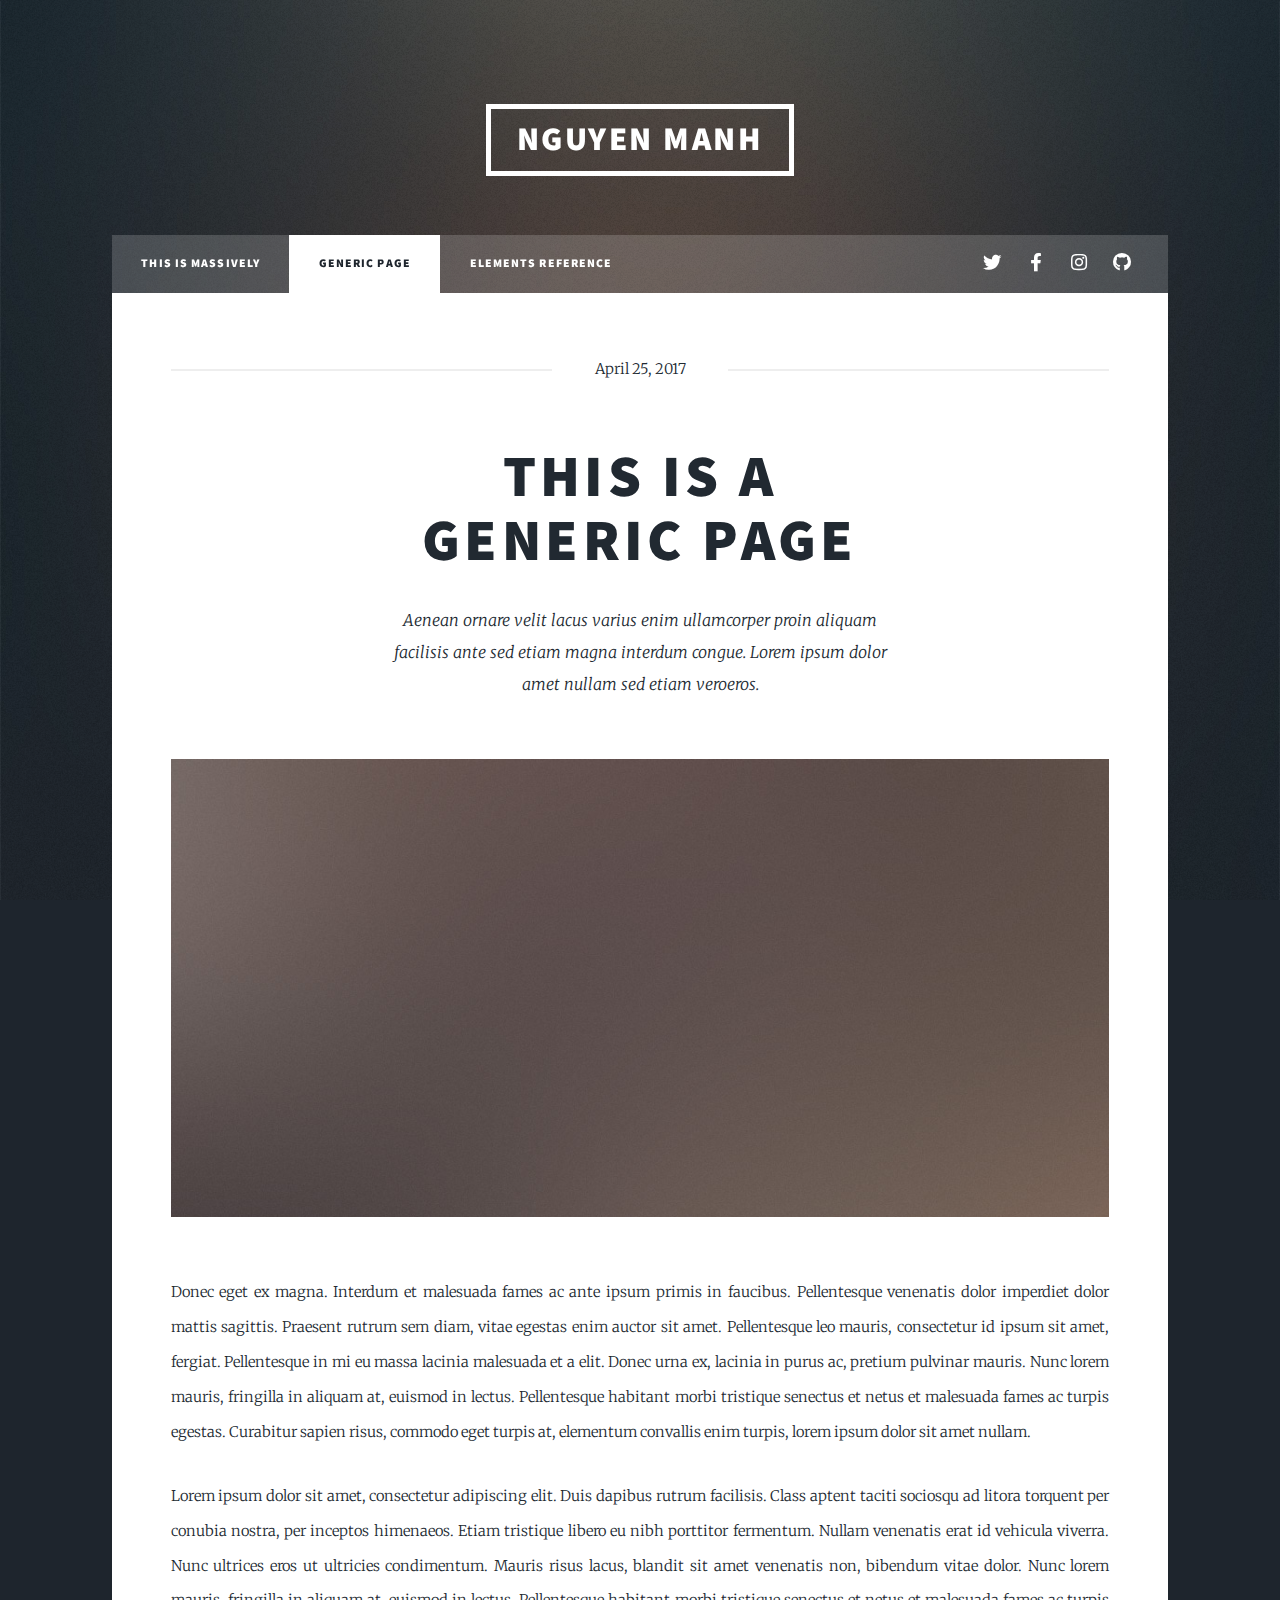
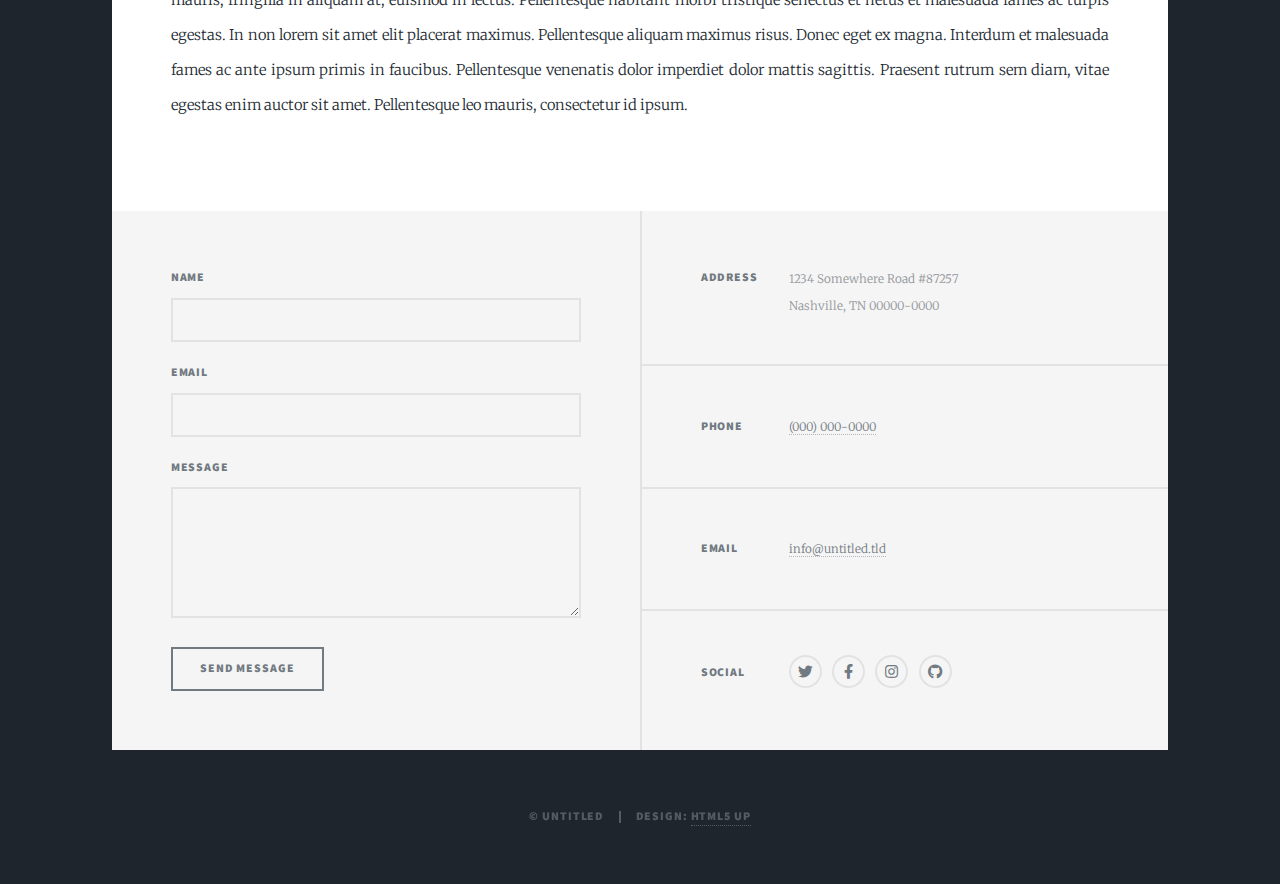
==== generic.html @ 174d9d8a "Add files via upload" ====
<!DOCTYPE HTML>
<!--
	Massively by HTML5 UP
	html5up.net | @ajlkn
	Free for personal and commercial use under the CCA 3.0 license (html5up.net/license)
-->
<html>
	<head>
		<title>Thông tin bản thân</title>
		<meta charset="utf-8" />
		<meta name="viewport" content="width=device-width, initial-scale=1, user-scalable=no" />
		<link rel="stylesheet" href="assets/css/main.css" />
		<noscript><link rel="stylesheet" href="assets/css/noscript.css" /></noscript>
	</head>
	<body class="is-preload">

		<!-- Wrapper -->
			<div id="wrapper">

				<!-- Header -->
					<header id="header">
						<a href="index.html" class="logo">Nguyen Manh</a>
					</header>

				<!-- Nav -->
					<nav id="nav">
						<ul class="links">
							<li><a href="index.html">This is Massively</a></li>
							<li class="active"><a href="generic.html">Generic Page</a></li>
							<li><a href="elements.html">Elements Reference</a></li>
						</ul>
						<ul class="icons">
							<li><a href="#" class="icon brands fa-twitter"><span class="label">Twitter</span></a></li>
							<li><a href="#" class="icon brands fa-facebook-f"><span class="label">Facebook</span></a></li>
							<li><a href="#" class="icon brands fa-instagram"><span class="label">Instagram</span></a></li>
							<li><a href="#" class="icon brands fa-github"><span class="label">GitHub</span></a></li>
						</ul>
					</nav>

				<!-- Main -->
					<div id="main">

						<!-- Post -->
							<section class="post">
								<header class="major">
									<span class="date">April 25, 2017</span>
									<h1>This is a<br />
									Generic Page</h1>
									<p>Aenean ornare velit lacus varius enim ullamcorper proin aliquam<br />
									facilisis ante sed etiam magna interdum congue. Lorem ipsum dolor<br />
									amet nullam sed etiam veroeros.</p>
								</header>
								<div class="image main"><img src="images/pic01.jpg" alt="" /></div>
								<p>Donec eget ex magna. Interdum et malesuada fames ac ante ipsum primis in faucibus. Pellentesque venenatis dolor imperdiet dolor mattis sagittis. Praesent rutrum sem diam, vitae egestas enim auctor sit amet. Pellentesque leo mauris, consectetur id ipsum sit amet, fergiat. Pellentesque in mi eu massa lacinia malesuada et a elit. Donec urna ex, lacinia in purus ac, pretium pulvinar mauris. Nunc lorem mauris, fringilla in aliquam at, euismod in lectus. Pellentesque habitant morbi tristique senectus et netus et malesuada fames ac turpis egestas. Curabitur sapien risus, commodo eget turpis at, elementum convallis enim turpis, lorem ipsum dolor sit amet nullam.</p>
								<p>Lorem ipsum dolor sit amet, consectetur adipiscing elit. Duis dapibus rutrum facilisis. Class aptent taciti sociosqu ad litora torquent per conubia nostra, per inceptos himenaeos. Etiam tristique libero eu nibh porttitor fermentum. Nullam venenatis erat id vehicula viverra. Nunc ultrices eros ut ultricies condimentum. Mauris risus lacus, blandit sit amet venenatis non, bibendum vitae dolor. Nunc lorem mauris, fringilla in aliquam at, euismod in lectus. Pellentesque habitant morbi tristique senectus et netus et malesuada fames ac turpis egestas. In non lorem sit amet elit placerat maximus. Pellentesque aliquam maximus risus. Donec eget ex magna. Interdum et malesuada fames ac ante ipsum primis in faucibus. Pellentesque venenatis dolor imperdiet dolor mattis sagittis. Praesent rutrum sem diam, vitae egestas enim auctor sit amet. Pellentesque leo mauris, consectetur id ipsum.</p>
							</section>

					</div>

				<!-- Footer -->
					<footer id="footer">
						<section>
							<form method="post" action="#">
								<div class="fields">
									<div class="field">
										<label for="name">Name</label>
										<input type="text" name="name" id="name" />
									</div>
									<div class="field">
										<label for="email">Email</label>
										<input type="text" name="email" id="email" />
									</div>
									<div class="field">
										<label for="message">Message</label>
										<textarea name="message" id="message" rows="3"></textarea>
									</div>
								</div>
								<ul class="actions">
									<li><input type="submit" value="Send Message" /></li>
								</ul>
							</form>
						</section>
						<section class="split contact">
							<section class="alt">
								<h3>Address</h3>
								<p>1234 Somewhere Road #87257<br />
								Nashville, TN 00000-0000</p>
							</section>
							<section>
								<h3>Phone</h3>
								<p><a href="#">(000) 000-0000</a></p>
							</section>
							<section>
								<h3>Email</h3>
								<p><a href="#">info@untitled.tld</a></p>
							</section>
							<section>
								<h3>Social</h3>
								<ul class="icons alt">
									<li><a href="#" class="icon brands alt fa-twitter"><span class="label">Twitter</span></a></li>
									<li><a href="#" class="icon brands alt fa-facebook-f"><span class="label">Facebook</span></a></li>
									<li><a href="#" class="icon brands alt fa-instagram"><span class="label">Instagram</span></a></li>
									<li><a href="#" class="icon brands alt fa-github"><span class="label">GitHub</span></a></li>
								</ul>
							</section>
						</section>
					</footer>

				<!-- Copyright -->
					<div id="copyright">
						<ul><li>&copy; Untitled</li><li>Design: <a href="https://html5up.net">HTML5 UP</a></li></ul>
					</div>

			</div>

		<!-- Scripts -->
			<script src="assets/js/jquery.min.js"></script>
			<script src="assets/js/jquery.scrollex.min.js"></script>
			<script src="assets/js/jquery.scrolly.min.js"></script>
			<script src="assets/js/browser.min.js"></script>
			<script src="assets/js/breakpoints.min.js"></script>
			<script src="assets/js/util.js"></script>
			<script src="assets/js/main.js"></script>

	</body>
</html>
---- assets/css/main.css ----
@import url(fontawesome-all.min.css);
@import url("https://fonts.googleapis.com/css?family=Merriweather:300,700,300italic,700italic|Source+Sans+Pro:900");

/*
	Massively by HTML5 UP
	html5up.net | @ajlkn
	Free for personal and commercial use under the CCA 3.0 license (html5up.net/license)
*/

html, body, div, span, applet, object,
iframe, h1, h2, h3, h4, h5, h6, p, blockquote,
pre, a, abbr, acronym, address, big, cite,
code, del, dfn, em, img, ins, kbd, q, s, samp,
small, strike, strong, sub, sup, tt, var, b,
u, i, center, dl, dt, dd, ol, ul, li, fieldset,
form, label, legend, table, caption, tbody,
tfoot, thead, tr, th, td, article, aside,
canvas, details, embed, figure, figcaption,
footer, header, hgroup, menu, nav, output, ruby,
section, summary, time, mark, audio, video {
	margin: 0;
	padding: 0;
	border: 0;
	font-size: 100%;
	font: inherit;
	vertical-align: baseline;}

article, aside, details, figcaption, figure,
footer, header, hgroup, menu, nav, section {
	display: block;}

body {
	line-height: 1;
}

ol, ul {
	list-style: none;
}

blockquote, q {
	quotes: none;
}

	blockquote:before, blockquote:after, q:before, q:after {
		content: '';
		content: none;
	}

table {
	border-collapse: collapse;
	border-spacing: 0;
}

body {
	-webkit-text-size-adjust: none;
}

mark {
	background-color: transparent;
	color: inherit;
}

input::-moz-focus-inner {
	border: 0;
	padding: 0;
}

input, select, textarea {
	-moz-appearance: none;
	-webkit-appearance: none;
	-ms-appearance: none;
	appearance: none;
}

/* Basic */

	@-ms-viewport {
		width: device-width;
	}

	body {
		-ms-overflow-style: scrollbar;
	}

	@media screen and (max-width: 480px) {

		html, body {
			min-width: 320px;
		}

	}

	html {
		box-sizing: border-box;
	}

	*, *:before, *:after {
		box-sizing: inherit;
	}

	body {
		background-color: #1e252d;
	}

		body.is-preload *, body.is-preload *:before, body.is-preload *:after {
			-moz-animation: none !important;
			-webkit-animation: none !important;
			-ms-animation: none !important;
			animation: none !important;
			-moz-transition: none !important;
			-webkit-transition: none !important;
			-ms-transition: none !important;
			transition: none !important;
		}

/* Type */

	html {
		font-size: 16pt;
	}

		@media screen and (max-width: 1680px) {

			html {
				font-size: 12pt;
			}

		}

		@media screen and (max-width: 1280px) {

			html {
				font-size: 11pt;
			}

		}

		@media screen and (max-width: 360px) {

			html {
				font-size: 10pt;
			}

		}

	body {
		color: #212931;
	}

	body, input, select, textarea {
		font-family: "Merriweather", Georgia, serif;
		font-weight: 300;
		font-size: 1rem;
		line-height: 2.375;
	}

	a {
		-moz-transition: color 0.2s ease-in-out, background-color 0.2s ease-in-out, border-color 0.2s ease-in-out, box-shadow 0.2s ease-in-out;
		-webkit-transition: color 0.2s ease-in-out, background-color 0.2s ease-in-out, border-color 0.2s ease-in-out, box-shadow 0.2s ease-in-out;
		-ms-transition: color 0.2s ease-in-out, background-color 0.2s ease-in-out, border-color 0.2s ease-in-out, box-shadow 0.2s ease-in-out;
		transition: color 0.2s ease-in-out, background-color 0.2s ease-in-out, border-color 0.2s ease-in-out, box-shadow 0.2s ease-in-out;
		border-bottom: dotted 1px;
		text-decoration: none;
	}

		a:hover {
			border-bottom-color: transparent;
		}

	strong, b {
		font-weight: 600;
	}

	em, i {
		font-style: italic;
	}

	p {
		text-align: justify;
		margin: 0 0 2rem 0;
	}

	h1, h2, h3, h4, h5, h6 {
		font-family: "Source Sans Pro", Helvetica, sans-serif;
		font-weight: 900;
		line-height: 1.5;
		letter-spacing: 0.075em;
		text-transform: uppercase;
		margin: 0 0 1rem 0;
	}

		h1 a, h2 a, h3 a, h4 a, h5 a, h6 a {
			border-bottom: 0;
			color: inherit;
			text-decoration: none;
		}

	h1 {
		font-size: 4rem;
		line-height: 1.1;
		margin: 0 0 2rem 0;
	}

	h2 {
		font-size: 1.75rem;
		line-height: 1.3;
		margin: 0 0 1.5rem 0;
	}

	h3 {
		font-size: 1.25rem;
		margin: 0 0 1.5rem 0;
	}

	h4 {
		font-size: 1rem;
	}

	h5 {
		font-size: 0.9rem;
	}

	h6 {
		font-size: 0.8rem;
	}

	sub {
		font-size: 0.8rem;
		position: relative;
		top: 0.5rem;
	}

	sup {
		font-size: 0.8rem;
		position: relative;
		top: -0.5rem;
	}

	blockquote {
		border-left: solid 4px;
		font-style: italic;
		margin: 0 0 2rem 0;
		padding: 0.5rem 0 0.5rem 2rem;
	}

	code {
		border: solid 2px;
		font-family: "Courier New", monospace;
		font-size: 0.9rem;
		margin: 0 0.25rem;
		padding: 0.25rem 0.65rem;
	}

	pre {
		-webkit-overflow-scrolling: touch;
		font-family: "Courier New", monospace;
		font-size: 0.9rem;
		margin: 0 0 2rem 0;
	}

		pre code {
			display: block;
			line-height: 1.75;
			padding: 1rem 1.5rem;
			overflow-x: auto;
		}

	hr {
		border: 0;
		border-bottom: solid 2px;
		margin: 3rem 0;
	}

		hr.major {
			margin: 5rem 0;
		}

	.align-left {
		text-align: left;
	}

	.align-center {
		text-align: center;
	}

	.align-right {
		text-align: right;
	}

	input, select, textarea {
		color: #212931;
	}

	a {
		color: #212931;
		border-bottom-color: rgba(33, 41, 49, 0.5);
	}

		a:hover {
			border-bottom-color: transparent;
			color: #18bfef !important;
		}

	strong, b {
		color: #212931;
	}

	h1, h2, h3, h4, h5, h6 {
		color: #212931;
	}

	blockquote {
		border-left-color: #eeeeee;
	}

	code {
		background: rgba(220, 220, 220, 0.25);
		border-color: #eeeeee;
	}

	hr {
		border-bottom-color: #eeeeee;
	}

/* Row */

	.row {
		display: flex;
		flex-wrap: wrap;
		box-sizing: border-box;
		align-items: stretch;
	}

		.row > * {
			box-sizing: border-box;
		}

		.row.gtr-uniform > * > :last-child {
			margin-bottom: 0;
		}

		.row.aln-left {
			justify-content: flex-start;
		}

		.row.aln-center {
			justify-content: center;
		}

		.row.aln-right {
			justify-content: flex-end;
		}

		.row.aln-top {
			align-items: flex-start;
		}

		.row.aln-middle {
			align-items: center;
		}

		.row.aln-bottom {
			align-items: flex-end;
		}

		.row > .imp {
			order: -1;
		}

		.row > .col-1 {
			width: 8.33333%;
		}

		.row > .off-1 {
			margin-left: 8.33333%;
		}

		.row > .col-2 {
			width: 16.66667%;
		}

		.row > .off-2 {
			margin-left: 16.66667%;
		}

		.row > .col-3 {
			width: 25%;
		}

		.row > .off-3 {
			margin-left: 25%;
		}

		.row > .col-4 {
			width: 33.33333%;
		}

		.row > .off-4 {
			margin-left: 33.33333%;
		}

		.row > .col-5 {
			width: 41.66667%;
		}

		.row > .off-5 {
			margin-left: 41.66667%;
		}

		.row > .col-6 {
			width: 50%;
		}

		.row > .off-6 {
			margin-left: 50%;
		}

		.row > .col-7 {
			width: 58.33333%;
		}

		.row > .off-7 {
			margin-left: 58.33333%;
		}

		.row > .col-8 {
			width: 66.66667%;
		}

		.row > .off-8 {
			margin-left: 66.66667%;
		}

		.row > .col-9 {
			width: 75%;
		}

		.row > .off-9 {
			margin-left: 75%;
		}

		.row > .col-10 {
			width: 83.33333%;
		}

		.row > .off-10 {
			margin-left: 83.33333%;
		}

		.row > .col-11 {
			width: 91.66667%;
		}

		.row > .off-11 {
			margin-left: 91.66667%;
		}

		.row > .col-12 {
			width: 100%;
		}

		.row > .off-12 {
			margin-left: 100%;
		}

		.row.gtr-0 {
			margin-top: 0;
			margin-left: 0rem;
		}

			.row.gtr-0 > * {
				padding: 0 0 0 0rem;
			}

			.row.gtr-0.gtr-uniform {
				margin-top: 0rem;
			}

				.row.gtr-0.gtr-uniform > * {
					padding-top: 0rem;
				}

		.row.gtr-25 {
			margin-top: 0;
			margin-left: -0.375rem;
		}

			.row.gtr-25 > * {
				padding: 0 0 0 0.375rem;
			}

			.row.gtr-25.gtr-uniform {
				margin-top: -0.375rem;
			}

				.row.gtr-25.gtr-uniform > * {
					padding-top: 0.375rem;
				}

		.row.gtr-50 {
			margin-top: 0;
			margin-left: -0.75rem;
		}

			.row.gtr-50 > * {
				padding: 0 0 0 0.75rem;
			}

			.row.gtr-50.gtr-uniform {
				margin-top: -0.75rem;
			}

				.row.gtr-50.gtr-uniform > * {
					padding-top: 0.75rem;
				}

		.row {
			margin-top: 0;
			margin-left: -1.5rem;
		}

			.row > * {
				padding: 0 0 0 1.5rem;
			}

			.row.gtr-uniform {
				margin-top: -1.5rem;
			}

				.row.gtr-uniform > * {
					padding-top: 1.5rem;
				}

		.row.gtr-150 {
			margin-top: 0;
			margin-left: -2.25rem;
		}

			.row.gtr-150 > * {
				padding: 0 0 0 2.25rem;
			}

			.row.gtr-150.gtr-uniform {
				margin-top: -2.25rem;
			}

				.row.gtr-150.gtr-uniform > * {
					padding-top: 2.25rem;
				}

		.row.gtr-200 {
			margin-top: 0;
			margin-left: -3rem;
		}

			.row.gtr-200 > * {
				padding: 0 0 0 3rem;
			}

			.row.gtr-200.gtr-uniform {
				margin-top: -3rem;
			}

				.row.gtr-200.gtr-uniform > * {
					padding-top: 3rem;
				}

		@media screen and (max-width: 1680px) {

			.row {
				display: flex;
				flex-wrap: wrap;
				box-sizing: border-box;
				align-items: stretch;
			}

				.row > * {
					box-sizing: border-box;
				}

				.row.gtr-uniform > * > :last-child {
					margin-bottom: 0;
				}

				.row.aln-left {
					justify-content: flex-start;
				}

				.row.aln-center {
					justify-content: center;
				}

				.row.aln-right {
					justify-content: flex-end;
				}

				.row.aln-top {
					align-items: flex-start;
				}

				.row.aln-middle {
					align-items: center;
				}

				.row.aln-bottom {
					align-items: flex-end;
				}

				.row > .imp-xlarge {
					order: -1;
				}

				.row > .col-1-xlarge {
					width: 8.33333%;
				}

				.row > .off-1-xlarge {
					margin-left: 8.33333%;
				}

				.row > .col-2-xlarge {
					width: 16.66667%;
				}

				.row > .off-2-xlarge {
					margin-left: 16.66667%;
				}

				.row > .col-3-xlarge {
					width: 25%;
				}

				.row > .off-3-xlarge {
					margin-left: 25%;
				}

				.row > .col-4-xlarge {
					width: 33.33333%;
				}

				.row > .off-4-xlarge {
					margin-left: 33.33333%;
				}

				.row > .col-5-xlarge {
					width: 41.66667%;
				}

				.row > .off-5-xlarge {
					margin-left: 41.66667%;
				}

				.row > .col-6-xlarge {
					width: 50%;
				}

				.row > .off-6-xlarge {
					margin-left: 50%;
				}

				.row > .col-7-xlarge {
					width: 58.33333%;
				}

				.row > .off-7-xlarge {
					margin-left: 58.33333%;
				}

				.row > .col-8-xlarge {
					width: 66.66667%;
				}

				.row > .off-8-xlarge {
					margin-left: 66.66667%;
				}

				.row > .col-9-xlarge {
					width: 75%;
				}

				.row > .off-9-xlarge {
					margin-left: 75%;
				}

				.row > .col-10-xlarge {
					width: 83.33333%;
				}

				.row > .off-10-xlarge {
					margin-left: 83.33333%;
				}

				.row > .col-11-xlarge {
					width: 91.66667%;
				}

				.row > .off-11-xlarge {
					margin-left: 91.66667%;
				}

				.row > .col-12-xlarge {
					width: 100%;
				}

				.row > .off-12-xlarge {
					margin-left: 100%;
				}

				.row.gtr-0 {
					margin-top: 0;
					margin-left: 0rem;
				}

					.row.gtr-0 > * {
						padding: 0 0 0 0rem;
					}

					.row.gtr-0.gtr-uniform {
						margin-top: 0rem;
					}

						.row.gtr-0.gtr-uniform > * {
							padding-top: 0rem;
						}

				.row.gtr-25 {
					margin-top: 0;
					margin-left: -0.375rem;
				}

					.row.gtr-25 > * {
						padding: 0 0 0 0.375rem;
					}

					.row.gtr-25.gtr-uniform {
						margin-top: -0.375rem;
					}

						.row.gtr-25.gtr-uniform > * {
							padding-top: 0.375rem;
						}

				.row.gtr-50 {
					margin-top: 0;
					margin-left: -0.75rem;
				}

					.row.gtr-50 > * {
						padding: 0 0 0 0.75rem;
					}

					.row.gtr-50.gtr-uniform {
						margin-top: -0.75rem;
					}

						.row.gtr-50.gtr-uniform > * {
							padding-top: 0.75rem;
						}

				.row {
					margin-top: 0;
					margin-left: -1.5rem;
				}

					.row > * {
						padding: 0 0 0 1.5rem;
					}

					.row.gtr-uniform {
						margin-top: -1.5rem;
					}

						.row.gtr-uniform > * {
							padding-top: 1.5rem;
						}

				.row.gtr-150 {
					margin-top: 0;
					margin-left: -2.25rem;
				}

					.row.gtr-150 > * {
						padding: 0 0 0 2.25rem;
					}

					.row.gtr-150.gtr-uniform {
						margin-top: -2.25rem;
					}

						.row.gtr-150.gtr-uniform > * {
							padding-top: 2.25rem;
						}

				.row.gtr-200 {
					margin-top: 0;
					margin-left: -3rem;
				}

					.row.gtr-200 > * {
						padding: 0 0 0 3rem;
					}

					.row.gtr-200.gtr-uniform {
						margin-top: -3rem;
					}

						.row.gtr-200.gtr-uniform > * {
							padding-top: 3rem;
						}

		}

		@media screen and (max-width: 1280px) {

			.row {
				display: flex;
				flex-wrap: wrap;
				box-sizing: border-box;
				align-items: stretch;
			}

				.row > * {
					box-sizing: border-box;
				}

				.row.gtr-uniform > * > :last-child {
					margin-bottom: 0;
				}

				.row.aln-left {
					justify-content: flex-start;
				}

				.row.aln-center {
					justify-content: center;
				}

				.row.aln-right {
					justify-content: flex-end;
				}

				.row.aln-top {
					align-items: flex-start;
				}

				.row.aln-middle {
					align-items: center;
				}

				.row.aln-bottom {
					align-items: flex-end;
				}

				.row > .imp-large {
					order: -1;
				}

				.row > .col-1-large {
					width: 8.33333%;
				}

				.row > .off-1-large {
					margin-left: 8.33333%;
				}

				.row > .col-2-large {
					width: 16.66667%;
				}

				.row > .off-2-large {
					margin-left: 16.66667%;
				}

				.row > .col-3-large {
					width: 25%;
				}

				.row > .off-3-large {
					margin-left: 25%;
				}

				.row > .col-4-large {
					width: 33.33333%;
				}

				.row > .off-4-large {
					margin-left: 33.33333%;
				}

				.row > .col-5-large {
					width: 41.66667%;
				}

				.row > .off-5-large {
					margin-left: 41.66667%;
				}

				.row > .col-6-large {
					width: 50%;
				}

				.row > .off-6-large {
					margin-left: 50%;
				}

				.row > .col-7-large {
					width: 58.33333%;
				}

				.row > .off-7-large {
					margin-left: 58.33333%;
				}

				.row > .col-8-large {
					width: 66.66667%;
				}

				.row > .off-8-large {
					margin-left: 66.66667%;
				}

				.row > .col-9-large {
					width: 75%;
				}

				.row > .off-9-large {
					margin-left: 75%;
				}

				.row > .col-10-large {
					width: 83.33333%;
				}

				.row > .off-10-large {
					margin-left: 83.33333%;
				}

				.row > .col-11-large {
					width: 91.66667%;
				}

				.row > .off-11-large {
					margin-left: 91.66667%;
				}

				.row > .col-12-large {
					width: 100%;
				}

				.row > .off-12-large {
					margin-left: 100%;
				}

				.row.gtr-0 {
					margin-top: 0;
					margin-left: 0rem;
				}

					.row.gtr-0 > * {
						padding: 0 0 0 0rem;
					}

					.row.gtr-0.gtr-uniform {
						margin-top: 0rem;
					}

						.row.gtr-0.gtr-uniform > * {
							padding-top: 0rem;
						}

				.row.gtr-25 {
					margin-top: 0;
					margin-left: -0.375rem;
				}

					.row.gtr-25 > * {
						padding: 0 0 0 0.375rem;
					}

					.row.gtr-25.gtr-uniform {
						margin-top: -0.375rem;
					}

						.row.gtr-25.gtr-uniform > * {
							padding-top: 0.375rem;
						}

				.row.gtr-50 {
					margin-top: 0;
					margin-left: -0.75rem;
				}

					.row.gtr-50 > * {
						padding: 0 0 0 0.75rem;
					}

					.row.gtr-50.gtr-uniform {
						margin-top: -0.75rem;
					}

						.row.gtr-50.gtr-uniform > * {
							padding-top: 0.75rem;
						}

				.row {
					margin-top: 0;
					margin-left: -1.5rem;
				}

					.row > * {
						padding: 0 0 0 1.5rem;
					}

					.row.gtr-uniform {
						margin-top: -1.5rem;
					}

						.row.gtr-uniform > * {
							padding-top: 1.5rem;
						}

				.row.gtr-150 {
					margin-top: 0;
					margin-left: -2.25rem;
				}

					.row.gtr-150 > * {
						padding: 0 0 0 2.25rem;
					}

					.row.gtr-150.gtr-uniform {
						margin-top: -2.25rem;
					}

						.row.gtr-150.gtr-uniform > * {
							padding-top: 2.25rem;
						}

				.row.gtr-200 {
					margin-top: 0;
					margin-left: -3rem;
				}

					.row.gtr-200 > * {
						padding: 0 0 0 3rem;
					}

					.row.gtr-200.gtr-uniform {
						margin-top: -3rem;
					}

						.row.gtr-200.gtr-uniform > * {
							padding-top: 3rem;
						}

		}

		@media screen and (max-width: 980px) {

			.row {
				display: flex;
				flex-wrap: wrap;
				box-sizing: border-box;
				align-items: stretch;
			}

				.row > * {
					box-sizing: border-box;
				}

				.row.gtr-uniform > * > :last-child {
					margin-bottom: 0;
				}

				.row.aln-left {
					justify-content: flex-start;
				}

				.row.aln-center {
					justify-content: center;
				}

				.row.aln-right {
					justify-content: flex-end;
				}

				.row.aln-top {
					align-items: flex-start;
				}

				.row.aln-middle {
					align-items: center;
				}

				.row.aln-bottom {
					align-items: flex-end;
				}

				.row > .imp-medium {
					order: -1;
				}

				.row > .col-1-medium {
					width: 8.33333%;
				}

				.row > .off-1-medium {
					margin-left: 8.33333%;
				}

				.row > .col-2-medium {
					width: 16.66667%;
				}

				.row > .off-2-medium {
					margin-left: 16.66667%;
				}

				.row > .col-3-medium {
					width: 25%;
				}

				.row > .off-3-medium {
					margin-left: 25%;
				}

				.row > .col-4-medium {
					width: 33.33333%;
				}

				.row > .off-4-medium {
					margin-left: 33.33333%;
				}

				.row > .col-5-medium {
					width: 41.66667%;
				}

				.row > .off-5-medium {
					margin-left: 41.66667%;
				}

				.row > .col-6-medium {
					width: 50%;
				}

				.row > .off-6-medium {
					margin-left: 50%;
				}

				.row > .col-7-medium {
					width: 58.33333%;
				}

				.row > .off-7-medium {
					margin-left: 58.33333%;
				}

				.row > .col-8-medium {
					width: 66.66667%;
				}

				.row > .off-8-medium {
					margin-left: 66.66667%;
				}

				.row > .col-9-medium {
					width: 75%;
				}

				.row > .off-9-medium {
					margin-left: 75%;
				}

				.row > .col-10-medium {
					width: 83.33333%;
				}

				.row > .off-10-medium {
					margin-left: 83.33333%;
				}

				.row > .col-11-medium {
					width: 91.66667%;
				}

				.row > .off-11-medium {
					margin-left: 91.66667%;
				}

				.row > .col-12-medium {
					width: 100%;
				}

				.row > .off-12-medium {
					margin-left: 100%;
				}

				.row.gtr-0 {
					margin-top: 0;
					margin-left: 0rem;
				}

					.row.gtr-0 > * {
						padding: 0 0 0 0rem;
					}

					.row.gtr-0.gtr-uniform {
						margin-top: 0rem;
					}

						.row.gtr-0.gtr-uniform > * {
							padding-top: 0rem;
						}

				.row.gtr-25 {
					margin-top: 0;
					margin-left: -0.375rem;
				}

					.row.gtr-25 > * {
						padding: 0 0 0 0.375rem;
					}

					.row.gtr-25.gtr-uniform {
						margin-top: -0.375rem;
					}

						.row.gtr-25.gtr-uniform > * {
							padding-top: 0.375rem;
						}

				.row.gtr-50 {
					margin-top: 0;
					margin-left: -0.75rem;
				}

					.row.gtr-50 > * {
						padding: 0 0 0 0.75rem;
					}

					.row.gtr-50.gtr-uniform {
						margin-top: -0.75rem;
					}

						.row.gtr-50.gtr-uniform > * {
							padding-top: 0.75rem;
						}

				.row {
					margin-top: 0;
					margin-left: -1.5rem;
				}

					.row > * {
						padding: 0 0 0 1.5rem;
					}

					.row.gtr-uniform {
						margin-top: -1.5rem;
					}

						.row.gtr-uniform > * {
							padding-top: 1.5rem;
						}

				.row.gtr-150 {
					margin-top: 0;
					margin-left: -2.25rem;
				}

					.row.gtr-150 > * {
						padding: 0 0 0 2.25rem;
					}

					.row.gtr-150.gtr-uniform {
						margin-top: -2.25rem;
					}

						.row.gtr-150.gtr-uniform > * {
							padding-top: 2.25rem;
						}

				.row.gtr-200 {
					margin-top: 0;
					margin-left: -3rem;
				}

					.row.gtr-200 > * {
						padding: 0 0 0 3rem;
					}

					.row.gtr-200.gtr-uniform {
						margin-top: -3rem;
					}

						.row.gtr-200.gtr-uniform > * {
							padding-top: 3rem;
						}

		}

		@media screen and (max-width: 736px) {

			.row {
				display: flex;
				flex-wrap: wrap;
				box-sizing: border-box;
				align-items: stretch;
			}

				.row > * {
					box-sizing: border-box;
				}

				.row.gtr-uniform > * > :last-child {
					margin-bottom: 0;
				}

				.row.aln-left {
					justify-content: flex-start;
				}

				.row.aln-center {
					justify-content: center;
				}

				.row.aln-right {
					justify-content: flex-end;
				}

				.row.aln-top {
					align-items: flex-start;
				}

				.row.aln-middle {
					align-items: center;
				}

				.row.aln-bottom {
					align-items: flex-end;
				}

				.row > .imp-small {
					order: -1;
				}

				.row > .col-1-small {
					width: 8.33333%;
				}

				.row > .off-1-small {
					margin-left: 8.33333%;
				}

				.row > .col-2-small {
					width: 16.66667%;
				}

				.row > .off-2-small {
					margin-left: 16.66667%;
				}

				.row > .col-3-small {
					width: 25%;
				}

				.row > .off-3-small {
					margin-left: 25%;
				}

				.row > .col-4-small {
					width: 33.33333%;
				}

				.row > .off-4-small {
					margin-left: 33.33333%;
				}

				.row > .col-5-small {
					width: 41.66667%;
				}

				.row > .off-5-small {
					margin-left: 41.66667%;
				}

				.row > .col-6-small {
					width: 50%;
				}

				.row > .off-6-small {
					margin-left: 50%;
				}

				.row > .col-7-small {
					width: 58.33333%;
				}

				.row > .off-7-small {
					margin-left: 58.33333%;
				}

				.row > .col-8-small {
					width: 66.66667%;
				}

				.row > .off-8-small {
					margin-left: 66.66667%;
				}

				.row > .col-9-small {
					width: 75%;
				}

				.row > .off-9-small {
					margin-left: 75%;
				}

				.row > .col-10-small {
					width: 83.33333%;
				}

				.row > .off-10-small {
					margin-left: 83.33333%;
				}

				.row > .col-11-small {
					width: 91.66667%;
				}

				.row > .off-11-small {
					margin-left: 91.66667%;
				}

				.row > .col-12-small {
					width: 100%;
				}

				.row > .off-12-small {
					margin-left: 100%;
				}

				.row.gtr-0 {
					margin-top: 0;
					margin-left: 0rem;
				}

					.row.gtr-0 > * {
						padding: 0 0 0 0rem;
					}

					.row.gtr-0.gtr-uniform {
						margin-top: 0rem;
					}

						.row.gtr-0.gtr-uniform > * {
							padding-top: 0rem;
						}

				.row.gtr-25 {
					margin-top: 0;
					margin-left: -0.375rem;
				}

					.row.gtr-25 > * {
						padding: 0 0 0 0.375rem;
					}

					.row.gtr-25.gtr-uniform {
						margin-top: -0.375rem;
					}

						.row.gtr-25.gtr-uniform > * {
							padding-top: 0.375rem;
						}

				.row.gtr-50 {
					margin-top: 0;
					margin-left: -0.75rem;
				}

					.row.gtr-50 > * {
						padding: 0 0 0 0.75rem;
					}

					.row.gtr-50.gtr-uniform {
						margin-top: -0.75rem;
					}

						.row.gtr-50.gtr-uniform > * {
							padding-top: 0.75rem;
						}

				.row {
					margin-top: 0;
					margin-left: -1.5rem;
				}

					.row > * {
						padding: 0 0 0 1.5rem;
					}

					.row.gtr-uniform {
						margin-top: -1.5rem;
					}

						.row.gtr-uniform > * {
							padding-top: 1.5rem;
						}

				.row.gtr-150 {
					margin-top: 0;
					margin-left: -2.25rem;
				}

					.row.gtr-150 > * {
						padding: 0 0 0 2.25rem;
					}

					.row.gtr-150.gtr-uniform {
						margin-top: -2.25rem;
					}

						.row.gtr-150.gtr-uniform > * {
							padding-top: 2.25rem;
						}

				.row.gtr-200 {
					margin-top: 0;
					margin-left: -3rem;
				}

					.row.gtr-200 > * {
						padding: 0 0 0 3rem;
					}

					.row.gtr-200.gtr-uniform {
						margin-top: -3rem;
					}

						.row.gtr-200.gtr-uniform > * {
							padding-top: 3rem;
						}

		}

		@media screen and (max-width: 480px) {

			.row {
				display: flex;
				flex-wrap: wrap;
				box-sizing: border-box;
				align-items: stretch;
			}

				.row > * {
					box-sizing: border-box;
				}

				.row.gtr-uniform > * > :last-child {
					margin-bottom: 0;
				}

				.row.aln-left {
					justify-content: flex-start;
				}

				.row.aln-center {
					justify-content: center;
				}

				.row.aln-right {
					justify-content: flex-end;
				}

				.row.aln-top {
					align-items: flex-start;
				}

				.row.aln-middle {
					align-items: center;
				}

				.row.aln-bottom {
					align-items: flex-end;
				}

				.row > .imp-xsmall {
					order: -1;
				}

				.row > .col-1-xsmall {
					width: 8.33333%;
				}

				.row > .off-1-xsmall {
					margin-left: 8.33333%;
				}

				.row > .col-2-xsmall {
					width: 16.66667%;
				}

				.row > .off-2-xsmall {
					margin-left: 16.66667%;
				}

				.row > .col-3-xsmall {
					width: 25%;
				}

				.row > .off-3-xsmall {
					margin-left: 25%;
				}

				.row > .col-4-xsmall {
					width: 33.33333%;
				}

				.row > .off-4-xsmall {
					margin-left: 33.33333%;
				}

				.row > .col-5-xsmall {
					width: 41.66667%;
				}

				.row > .off-5-xsmall {
					margin-left: 41.66667%;
				}

				.row > .col-6-xsmall {
					width: 50%;
				}

				.row > .off-6-xsmall {
					margin-left: 50%;
				}

				.row > .col-7-xsmall {
					width: 58.33333%;
				}

				.row > .off-7-xsmall {
					margin-left: 58.33333%;
				}

				.row > .col-8-xsmall {
					width: 66.66667%;
				}

				.row > .off-8-xsmall {
					margin-left: 66.66667%;
				}

				.row > .col-9-xsmall {
					width: 75%;
				}

				.row > .off-9-xsmall {
					margin-left: 75%;
				}

				.row > .col-10-xsmall {
					width: 83.33333%;
				}

				.row > .off-10-xsmall {
					margin-left: 83.33333%;
				}

				.row > .col-11-xsmall {
					width: 91.66667%;
				}

				.row > .off-11-xsmall {
					margin-left: 91.66667%;
				}

				.row > .col-12-xsmall {
					width: 100%;
				}

				.row > .off-12-xsmall {
					margin-left: 100%;
				}

				.row.gtr-0 {
					margin-top: 0;
					margin-left: 0rem;
				}

					.row.gtr-0 > * {
						padding: 0 0 0 0rem;
					}

					.row.gtr-0.gtr-uniform {
						margin-top: 0rem;
					}

						.row.gtr-0.gtr-uniform > * {
							padding-top: 0rem;
						}

				.row.gtr-25 {
					margin-top: 0;
					margin-left: -0.375rem;
				}

					.row.gtr-25 > * {
						padding: 0 0 0 0.375rem;
					}

					.row.gtr-25.gtr-uniform {
						margin-top: -0.375rem;
					}

						.row.gtr-25.gtr-uniform > * {
							padding-top: 0.375rem;
						}

				.row.gtr-50 {
					margin-top: 0;
					margin-left: -0.75rem;
				}

					.row.gtr-50 > * {
						padding: 0 0 0 0.75rem;
					}

					.row.gtr-50.gtr-uniform {
						margin-top: -0.75rem;
					}

						.row.gtr-50.gtr-uniform > * {
							padding-top: 0.75rem;
						}

				.row {
					margin-top: 0;
					margin-left: -1.5rem;
				}

					.row > * {
						padding: 0 0 0 1.5rem;
					}

					.row.gtr-uniform {
						margin-top: -1.5rem;
					}

						.row.gtr-uniform > * {
							padding-top: 1.5rem;
						}

				.row.gtr-150 {
					margin-top: 0;
					margin-left: -2.25rem;
				}

					.row.gtr-150 > * {
						padding: 0 0 0 2.25rem;
					}

					.row.gtr-150.gtr-uniform {
						margin-top: -2.25rem;
					}

						.row.gtr-150.gtr-uniform > * {
							padding-top: 2.25rem;
						}

				.row.gtr-200 {
					margin-top: 0;
					margin-left: -3rem;
				}

					.row.gtr-200 > * {
						padding: 0 0 0 3rem;
					}

					.row.gtr-200.gtr-uniform {
						margin-top: -3rem;
					}

						.row.gtr-200.gtr-uniform > * {
							padding-top: 3rem;
						}

		}

		@media screen and (max-width: 360px) {

			.row {
				display: flex;
				flex-wrap: wrap;
				box-sizing: border-box;
				align-items: stretch;
			}

				.row > * {
					box-sizing: border-box;
				}

				.row.gtr-uniform > * > :last-child {
					margin-bottom: 0;
				}

				.row.aln-left {
					justify-content: flex-start;
				}

				.row.aln-center {
					justify-content: center;
				}

				.row.aln-right {
					justify-content: flex-end;
				}

				.row.aln-top {
					align-items: flex-start;
				}

				.row.aln-middle {
					align-items: center;
				}

				.row.aln-bottom {
					align-items: flex-end;
				}

				.row > .imp-xxsmall {
					order: -1;
				}

				.row > .col-1-xxsmall {
					width: 8.33333%;
				}

				.row > .off-1-xxsmall {
					margin-left: 8.33333%;
				}

				.row > .col-2-xxsmall {
					width: 16.66667%;
				}

				.row > .off-2-xxsmall {
					margin-left: 16.66667%;
				}

				.row > .col-3-xxsmall {
					width: 25%;
				}

				.row > .off-3-xxsmall {
					margin-left: 25%;
				}

				.row > .col-4-xxsmall {
					width: 33.33333%;
				}

				.row > .off-4-xxsmall {
					margin-left: 33.33333%;
				}

				.row > .col-5-xxsmall {
					width: 41.66667%;
				}

				.row > .off-5-xxsmall {
					margin-left: 41.66667%;
				}

				.row > .col-6-xxsmall {
					width: 50%;
				}

				.row > .off-6-xxsmall {
					margin-left: 50%;
				}

				.row > .col-7-xxsmall {
					width: 58.33333%;
				}

				.row > .off-7-xxsmall {
					margin-left: 58.33333%;
				}

				.row > .col-8-xxsmall {
					width: 66.66667%;
				}

				.row > .off-8-xxsmall {
					margin-left: 66.66667%;
				}

				.row > .col-9-xxsmall {
					width: 75%;
				}

				.row > .off-9-xxsmall {
					margin-left: 75%;
				}

				.row > .col-10-xxsmall {
					width: 83.33333%;
				}

				.row > .off-10-xxsmall {
					margin-left: 83.33333%;
				}

				.row > .col-11-xxsmall {
					width: 91.66667%;
				}

				.row > .off-11-xxsmall {
					margin-left: 91.66667%;
				}

				.row > .col-12-xxsmall {
					width: 100%;
				}

				.row > .off-12-xxsmall {
					margin-left: 100%;
				}

				.row.gtr-0 {
					margin-top: 0;
					margin-left: 0rem;
				}

					.row.gtr-0 > * {
						padding: 0 0 0 0rem;
					}

					.row.gtr-0.gtr-uniform {
						margin-top: 0rem;
					}

						.row.gtr-0.gtr-uniform > * {
							padding-top: 0rem;
						}

				.row.gtr-25 {
					margin-top: 0;
					margin-left: -0.375rem;
				}

					.row.gtr-25 > * {
						padding: 0 0 0 0.375rem;
					}

					.row.gtr-25.gtr-uniform {
						margin-top: -0.375rem;
					}

						.row.gtr-25.gtr-uniform > * {
							padding-top: 0.375rem;
						}

				.row.gtr-50 {
					margin-top: 0;
					margin-left: -0.75rem;
				}

					.row.gtr-50 > * {
						padding: 0 0 0 0.75rem;
					}

					.row.gtr-50.gtr-uniform {
						margin-top: -0.75rem;
					}

						.row.gtr-50.gtr-uniform > * {
							padding-top: 0.75rem;
						}

				.row {
					margin-top: 0;
					margin-left: -1.5rem;
				}

					.row > * {
						padding: 0 0 0 1.5rem;
					}

					.row.gtr-uniform {
						margin-top: -1.5rem;
					}

						.row.gtr-uniform > * {
							padding-top: 1.5rem;
						}

				.row.gtr-150 {
					margin-top: 0;
					margin-left: -2.25rem;
				}

					.row.gtr-150 > * {
						padding: 0 0 0 2.25rem;
					}

					.row.gtr-150.gtr-uniform {
						margin-top: -2.25rem;
					}

						.row.gtr-150.gtr-uniform > * {
							padding-top: 2.25rem;
						}

				.row.gtr-200 {
					margin-top: 0;
					margin-left: -3rem;
				}

					.row.gtr-200 > * {
						padding: 0 0 0 3rem;
					}

					.row.gtr-200.gtr-uniform {
						margin-top: -3rem;
					}

						.row.gtr-200.gtr-uniform > * {
							padding-top: 3rem;
						}

		}

/* Box */

	.box {
		border: solid 2px;
		margin-bottom: 2rem;
		padding: 1.5rem;
	}

		.box > :last-child,
		.box > :last-child > :last-child,
		.box > :last-child > :last-child > :last-child {
			margin-bottom: 0;
		}

		.box.alt {
			border: 0;
			border-radius: 0;
			padding: 0;
		}

	.box {
		border-color: #eeeeee;
	}

/* Button */

	input[type="submit"],
	input[type="reset"],
	input[type="button"],
	button,
	.button {
		-moz-appearance: none;
		-webkit-appearance: none;
		-ms-appearance: none;
		appearance: none;
		-moz-transition: background-color 0.2s ease-in-out, box-shadow 0.2s ease-in-out, color 0.2s ease-in-out;
		-webkit-transition: background-color 0.2s ease-in-out, box-shadow 0.2s ease-in-out, color 0.2s ease-in-out;
		-ms-transition: background-color 0.2s ease-in-out, box-shadow 0.2s ease-in-out, color 0.2s ease-in-out;
		transition: background-color 0.2s ease-in-out, box-shadow 0.2s ease-in-out, color 0.2s ease-in-out;
		border: 0;
		border-radius: 0;
		cursor: pointer;
		display: inline-block;
		font-family: "Source Sans Pro", Helvetica, sans-serif;
		font-size: 0.8rem;
		font-weight: 900;
		letter-spacing: 0.075em;
		height: 3rem;
		line-height: 3rem;
		padding: 0 2rem;
		text-align: center;
		text-decoration: none;
		text-transform: uppercase;
		white-space: nowrap;
	}

		input[type="submit"].icon:before,
		input[type="reset"].icon:before,
		input[type="button"].icon:before,
		button.icon:before,
		.button.icon:before {
			margin-right: 0.5rem;
		}

		input[type="submit"].icon.solo,
		input[type="reset"].icon.solo,
		input[type="button"].icon.solo,
		button.icon.solo,
		.button.icon.solo {
			position: relative;
			width: 4rem;
			height: 4rem;
			line-height: 4rem;
			border-radius: 4rem;
			text-indent: 4rem;
			overflow: hidden;
			padding: 0;
			white-space: nowrap;
		}

			input[type="submit"].icon.solo:before,
			input[type="reset"].icon.solo:before,
			input[type="button"].icon.solo:before,
			button.icon.solo:before,
			.button.icon.solo:before {
				position: absolute;
				display: block;
				top: 0;
				left: 0;
				width: inherit;
				height: inherit;
				line-height: inherit;
				font-size: 1.25rem;
				margin-right: 0;
				text-align: center;
				text-indent: 0;
			}

		input[type="submit"].fit,
		input[type="reset"].fit,
		input[type="button"].fit,
		button.fit,
		.button.fit {
			width: 100%;
		}

		input[type="submit"].small,
		input[type="reset"].small,
		input[type="button"].small,
		button.small,
		.button.small {
			font-size: 0.7rem;
			height: 2.5rem;
			line-height: 2.5rem;
			padding: 0 1.5rem;
		}

		input[type="submit"].large,
		input[type="reset"].large,
		input[type="button"].large,
		button.large,
		.button.large {
			font-size: 0.9rem;
			height: 3.5rem;
			line-height: 3.5rem;
			padding: 0 2.75rem;
		}

		@media screen and (max-width: 980px) {

			input[type="submit"],
			input[type="reset"],
			input[type="button"],
			button,
			.button {
				font-size: 0.9rem;
				height: 3.25rem;
				line-height: 3.25rem;
			}

				input[type="submit"].large,
				input[type="reset"].large,
				input[type="button"].large,
				button.large,
				.button.large {
					font-size: 1rem;
					height: 3.75rem;
					line-height: 3.75rem;
				}

		}

		input[type="submit"].disabled, input[type="submit"]:disabled,
		input[type="reset"].disabled,
		input[type="reset"]:disabled,
		input[type="button"].disabled,
		input[type="button"]:disabled,
		button.disabled,
		button:disabled,
		.button.disabled,
		.button:disabled {
			pointer-events: none;
			opacity: 0.25;
		}

	input[type="submit"],
	input[type="reset"],
	input[type="button"],
	button,
	.button {
		background-color: transparent;
		box-shadow: inset 0 0 0 2px #212931;
		color: #212931 !important;
	}

		input[type="submit"]:hover,
		input[type="reset"]:hover,
		input[type="button"]:hover,
		button:hover,
		.button:hover {
			box-shadow: inset 0 0 0 2px #18bfef;
			color: #18bfef !important;
		}

		input[type="submit"].primary,
		input[type="reset"].primary,
		input[type="button"].primary,
		button.primary,
		.button.primary {
			background-color: #212931;
			box-shadow: none;
			color: #ffffff !important;
		}

			input[type="submit"].primary:hover,
			input[type="reset"].primary:hover,
			input[type="button"].primary:hover,
			button.primary:hover,
			.button.primary:hover {
				background-color: #18bfef;
			}

/* Form */

	form {
		margin: 0 0 2rem 0;
	}

		form > :last-child {
			margin-bottom: 0;
		}

		form > .fields {
			display: -moz-flex;
			display: -webkit-flex;
			display: -ms-flex;
			display: flex;
			-moz-flex-wrap: wrap;
			-webkit-flex-wrap: wrap;
			-ms-flex-wrap: wrap;
			flex-wrap: wrap;
			width: calc(100% + 3rem);
			margin: -1.5rem 0 2rem -1.5rem;
		}

			form > .fields > .field {
				-moz-flex-grow: 0;
				-webkit-flex-grow: 0;
				-ms-flex-grow: 0;
				flex-grow: 0;
				-moz-flex-shrink: 0;
				-webkit-flex-shrink: 0;
				-ms-flex-shrink: 0;
				flex-shrink: 0;
				padding: 1.5rem 0 0 1.5rem;
				width: calc(100% - 1.5rem);
			}

				form > .fields > .field.half {
					width: calc(50% - 0.75rem);
				}

				form > .fields > .field.third {
					width: calc(100%/3 - 0.5rem);
				}

				form > .fields > .field.quarter {
					width: calc(25% - 0.375rem);
				}

		@media screen and (max-width: 480px) {

			form > .fields {
				width: calc(100% + 3rem);
				margin: -1.5rem 0 2rem -1.5rem;
			}

				form > .fields > .field {
					padding: 1.5rem 0 0 1.5rem;
					width: calc(100% - 1.5rem);
				}

					form > .fields > .field.half {
						width: calc(100% - 1.5rem);
					}

					form > .fields > .field.third {
						width: calc(100% - 1.5rem);
					}

					form > .fields > .field.quarter {
						width: calc(100% - 1.5rem);
					}

		}

	label {
		display: block;
		font-family: "Source Sans Pro", Helvetica, sans-serif;
		font-weight: 900;
		line-height: 1.5;
		letter-spacing: 0.075em;
		font-size: 0.8rem;
		text-transform: uppercase;
		margin: 0 0 0.75rem 0;
	}

		@media screen and (max-width: 980px) {

			label {
				font-size: 0.9rem;
			}

		}

	input[type="text"],
	input[type="password"],
	input[type="email"],
	select,
	textarea {
		-moz-appearance: none;
		-webkit-appearance: none;
		-ms-appearance: none;
		appearance: none;
		background: transparent;
		border-radius: 0;
		border: solid 2px;
		color: inherit;
		display: block;
		outline: 0;
		padding: 0 1rem;
		text-decoration: none;
		width: 100%;
	}

		input[type="text"]:invalid,
		input[type="password"]:invalid,
		input[type="email"]:invalid,
		select:invalid,
		textarea:invalid {
			box-shadow: none;
		}

	select {
		background-size: 1.25rem;
		background-repeat: no-repeat;
		background-position: calc(100% - 1rem) center;
		height: 3rem;
		padding-right: 3rem;
		text-overflow: ellipsis;
	}

		select:focus::-ms-value {
			background-color: transparent;
		}

		select::-ms-expand {
			display: none;
		}

	input[type="text"],
	input[type="password"],
	input[type="email"],
	select {
		height: 3rem;
	}

	textarea {
		padding: 0.75rem 1rem;
	}

	input[type="checkbox"],
	input[type="radio"] {
		-moz-appearance: none;
		-webkit-appearance: none;
		-ms-appearance: none;
		appearance: none;
		display: block;
		float: left;
		margin-right: -2rem;
		opacity: 0;
		width: 1rem;
		z-index: -1;
	}

		input[type="checkbox"] + label,
		input[type="radio"] + label {
			text-decoration: none;
			cursor: pointer;
			display: inline-block;
			font-size: 1rem;
			letter-spacing: 0;
			font-family: "Merriweather", Georgia, serif;
			text-transform: none;
			font-weight: 300;
			padding-left: 2.8rem;
			padding-right: 1rem;
			position: relative;
		}

			input[type="checkbox"] + label:before,
			input[type="radio"] + label:before {
				-moz-osx-font-smoothing: grayscale;
				-webkit-font-smoothing: antialiased;
				display: inline-block;
				font-style: normal;
				font-variant: normal;
				text-rendering: auto;
				line-height: 1;
				text-transform: none !important;
				font-family: 'Font Awesome 5 Free';
				font-weight: 900;
			}

			input[type="checkbox"] + label:before,
			input[type="radio"] + label:before {
				border-radius: 0;
				border: solid 2px;
				content: '';
				display: inline-block;
				font-size: 0.8rem;
				height: 1.8rem;
				left: 0;
				line-height: 1.65rem;
				position: absolute;
				text-align: center;
				top: -0.125rem;
				width: 1.8rem;
			}

		input[type="checkbox"]:checked + label:before,
		input[type="radio"]:checked + label:before {
			content: '\f00c';
		}

	input[type="checkbox"] + label:before {
		border-radius: 0;
	}

	input[type="radio"] + label:before {
		border-radius: 100%;
	}

	::-webkit-input-placeholder {
		opacity: 1.0;
	}

	:-moz-placeholder {
		opacity: 1.0;
	}

	::-moz-placeholder {
		opacity: 1.0;
	}

	:-ms-input-placeholder {
		opacity: 1.0;
	}

	label {
		color: #212931;
	}

	input[type="text"],
	input[type="password"],
	input[type="email"],
	select,
	textarea {
		border-color: #eeeeee;
	}

		input[type="text"]:focus,
		input[type="password"]:focus,
		input[type="email"]:focus,
		select:focus,
		textarea:focus {
			border-color: #18bfef;
		}

	select {
		background-image: url("data:image/svg+xml;charset=utf8,%3Csvg xmlns='http://www.w3.org/2000/svg' width='40' height='40' preserveAspectRatio='none' viewBox='0 0 40 40'%3E%3Cpath d='M9.4,12.3l10.4,10.4l10.4-10.4c0.2-0.2,0.5-0.4,0.9-0.4c0.3,0,0.6,0.1,0.9,0.4l3.3,3.3c0.2,0.2,0.4,0.5,0.4,0.9 c0,0.4-0.1,0.6-0.4,0.9L20.7,31.9c-0.2,0.2-0.5,0.4-0.9,0.4c-0.3,0-0.6-0.1-0.9-0.4L4.3,17.3c-0.2-0.2-0.4-0.5-0.4-0.9 c0-0.4,0.1-0.6,0.4-0.9l3.3-3.3c0.2-0.2,0.5-0.4,0.9-0.4S9.1,12.1,9.4,12.3z' fill='%23eeeeee' /%3E%3C/svg%3E");
	}

		select option {
			background-color: #ffffff;
			color: #212931;
		}

	.select-wrapper:before {
		color: #eeeeee;
	}

	input[type="checkbox"] + label,
	input[type="radio"] + label {
		color: #212931;
	}

		input[type="checkbox"] + label:before,
		input[type="radio"] + label:before {
			border-color: #eeeeee;
		}

	input[type="checkbox"]:checked + label:before,
	input[type="radio"]:checked + label:before {
		background-color: #212931;
		border-color: #212931;
		color: #ffffff;
	}

	input[type="checkbox"]:focus + label:before,
	input[type="radio"]:focus + label:before {
		border-color: #18bfef;
	}

	::-webkit-input-placeholder {
		color: #909498 !important;
	}

	:-moz-placeholder {
		color: #909498 !important;
	}

	::-moz-placeholder {
		color: #909498 !important;
	}

	:-ms-input-placeholder {
		color: #909498 !important;
	}

	.formerize-placeholder {
		color: #909498 !important;
	}

/* Icon */

	.icon {
		text-decoration: none;
		border-bottom: none;
		position: relative;
	}

		.icon:before {
			-moz-osx-font-smoothing: grayscale;
			-webkit-font-smoothing: antialiased;
			display: inline-block;
			font-style: normal;
			font-variant: normal;
			text-rendering: auto;
			line-height: 1;
			text-transform: none !important;
			font-family: 'Font Awesome 5 Free';
			font-weight: 400;
		}

		.icon > .label {
			display: none;
		}

		.icon:before {
			line-height: inherit;
		}

		.icon.solid:before {
			font-weight: 900;
		}

		.icon.brands:before {
			font-family: 'Font Awesome 5 Brands';
		}

/* Image */

	.image {
		border: 0;
		display: inline-block;
		position: relative;
	}

		.image img {
			display: block;
		}

		.image.left, .image.right {
			max-width: 40%;
		}

			.image.left img, .image.right img {
				width: 100%;
			}

		.image.left {
			float: left;
			margin: 0 2rem 2rem 0;
			top: 0.75rem;
		}

		.image.right {
			float: right;
			margin: 0 0 2rem 2rem;
			top: 0.75rem;
		}

		.image.fit {
			display: block;
			margin: 2.5rem 0;
			width: 100%;
		}

			.image.fit:first-child {
				margin-top: 0;
			}

			.image.fit img {
				width: 100%;
			}

		.image.main {
			display: block;
			margin: 4rem 0;
			width: 100%;
		}

			.image.main:first-child {
				margin-top: 0;
			}

			.image.main img {
				width: 100%;
			}

		@media screen and (max-width: 736px) {

			.image.fit {
				margin: 2rem 0;
			}

			.image.main {
				margin: 2rem 0;
			}

		}

	a.image {
		overflow: hidden;
	}

		a.image img {
			-moz-transition: -moz-transform 0.2s ease-out;
			-webkit-transition: -webkit-transform 0.2s ease-out;
			-ms-transition: -ms-transform 0.2s ease-out;
			transition: transform 0.2s ease-out;
		}

		a.image:hover img {
			-moz-transform: scale(1.05);
			-webkit-transform: scale(1.05);
			-ms-transform: scale(1.05);
			transform: scale(1.05);
		}

/* Actions */

	ul.actions {
		display: -moz-flex;
		display: -webkit-flex;
		display: -ms-flex;
		display: flex;
		cursor: default;
		list-style: none;
		margin-left: -1rem;
		padding-left: 0;
	}

		ul.actions li {
			padding: 0 0 0 1rem;
			vertical-align: middle;
		}

		ul.actions.special {
			-moz-justify-content: center;
			-webkit-justify-content: center;
			-ms-justify-content: center;
			justify-content: center;
			width: 100%;
			margin-left: 0;
		}

			ul.actions.special li:first-child {
				padding-left: 0;
			}

		ul.actions.stacked {
			-moz-flex-direction: column;
			-webkit-flex-direction: column;
			-ms-flex-direction: column;
			flex-direction: column;
			margin-left: 0;
		}

			ul.actions.stacked li {
				padding: 1.3rem 0 0 0;
			}

				ul.actions.stacked li:first-child {
					padding-top: 0;
				}

		ul.actions.fit {
			width: calc(100% + 1rem);
		}

			ul.actions.fit li {
				-moz-flex-grow: 1;
				-webkit-flex-grow: 1;
				-ms-flex-grow: 1;
				flex-grow: 1;
				-moz-flex-shrink: 1;
				-webkit-flex-shrink: 1;
				-ms-flex-shrink: 1;
				flex-shrink: 1;
				width: 100%;
			}

				ul.actions.fit li > * {
					width: 100%;
				}

			ul.actions.fit.stacked {
				width: 100%;
			}

		@media screen and (max-width: 480px) {

			ul.actions:not(.fixed) {
				-moz-flex-direction: column;
				-webkit-flex-direction: column;
				-ms-flex-direction: column;
				flex-direction: column;
				margin-left: 0;
				width: 100% !important;
			}

				ul.actions:not(.fixed) li {
					-moz-flex-grow: 1;
					-webkit-flex-grow: 1;
					-ms-flex-grow: 1;
					flex-grow: 1;
					-moz-flex-shrink: 1;
					-webkit-flex-shrink: 1;
					-ms-flex-shrink: 1;
					flex-shrink: 1;
					padding: 1rem 0 0 0;
					text-align: center;
					width: 100%;
				}

					ul.actions:not(.fixed) li > * {
						width: 100%;
					}

					ul.actions:not(.fixed) li:first-child {
						padding-top: 0;
					}

					ul.actions:not(.fixed) li input[type="submit"],
					ul.actions:not(.fixed) li input[type="reset"],
					ul.actions:not(.fixed) li input[type="button"],
					ul.actions:not(.fixed) li button,
					ul.actions:not(.fixed) li .button {
						width: 100%;
					}

						ul.actions:not(.fixed) li input[type="submit"].icon:before,
						ul.actions:not(.fixed) li input[type="reset"].icon:before,
						ul.actions:not(.fixed) li input[type="button"].icon:before,
						ul.actions:not(.fixed) li button.icon:before,
						ul.actions:not(.fixed) li .button.icon:before {
							margin-left: -0.5rem;
						}

		}

/* Icons */

	ul.icons {
		cursor: default;
		list-style: none;
		padding-left: 0;
	}

		ul.icons li {
			display: inline-block;
			padding: 0 0.5rem 0 0;
			vertical-align: middle;
		}

			ul.icons li:last-child {
				padding-right: 0;
			}

			ul.icons li .icon:before {
				width: 2.25rem;
				height: 2.25rem;
				line-height: 2.25rem;
				display: inline-block;
				text-align: center;
				border-radius: 100%;
				font-size: 1.25rem;
			}

		ul.icons.alt li .icon:before {
			-moz-transition: color 0.2s ease-in-out, background-color 0.2s ease-in-out, border-color 0.2s ease-in-out, box-shadow 0.2s ease-in-out;
			-webkit-transition: color 0.2s ease-in-out, background-color 0.2s ease-in-out, border-color 0.2s ease-in-out, box-shadow 0.2s ease-in-out;
			-ms-transition: color 0.2s ease-in-out, background-color 0.2s ease-in-out, border-color 0.2s ease-in-out, box-shadow 0.2s ease-in-out;
			transition: color 0.2s ease-in-out, background-color 0.2s ease-in-out, border-color 0.2s ease-in-out, box-shadow 0.2s ease-in-out;
			font-size: 1rem;
		}

/* List */

	ol {
		list-style: decimal;
		margin: 0 0 2rem 0;
		padding-left: 1.25rem;
	}

		ol li {
			padding-left: 0.25rem;
		}

	ul {
		list-style: disc;
		margin: 0 0 2rem 0;
		padding-left: 1rem;
	}

		ul li {
			padding-left: 0.5rem;
		}

		ul.divided {
			list-style: none;
			padding-left: 0;
		}

			ul.divided li {
				border-top: solid 1px;
				padding: 0.5rem 0;
			}

				ul.divided li:first-child {
					border-top: 0;
					padding-top: 0;
				}

	dl {
		margin: 0 0 2rem 0;
	}

		dl dt {
			display: block;
			font-weight: 600;
			margin: 0 0 1rem 0;
		}

		dl dd {
			margin-left: 2rem;
		}

	ul.divided li {
		border-top-color: #eeeeee;
	}

	ul.icons li a.icon:hover:before {
		color: #18bfef;
	}

	ul.icons.alt li .icon:before {
		box-shadow: inset 0 0 0 2px #eeeeee;
	}

	ul.icons.alt li a.icon:hover:before {
		box-shadow: inset 0 0 0 2px #18bfef;
	}

/* Section/Article */

	section.special, article.special {
		text-align: center;
	}

	header {
		cursor: default;
	}

		header > .date {
			display: block;
			font-size: 0.8rem;
			height: 1;
			margin: 0 0 1rem 0;
			position: relative;
		}

		header > p {
			font-style: italic;
		}

		header > h1 + p {
			font-size: 1.1rem;
			margin-top: -0.5rem;
			line-height: 2;
		}

		header > h2 + p {
			font-size: 1rem;
			margin-top: -0.75rem;
		}

		header > h3 + p {
			font-size: 0.9rem;
			margin-top: -0.75rem;
		}

		header > h4 + p {
			font-size: 0.8rem;
			margin-top: -0.75rem;
		}

		header.major {
			margin: 0 0 4rem 0;
			text-align: center;
		}

			header.major > :last-child {
				margin-bottom: 0;
			}

			header.major > p {
				margin-top: 0;
				text-align: center;
			}

			header.major > .date {
				font-size: 1rem;
				margin: 0 0 4rem 0;
			}

				header.major > .date:before, header.major > .date:after {
					content: '';
					display: block;
					position: absolute;
					top: 50%;
					width: calc(50% - 6rem);
					border-top: solid 2px;
				}

				header.major > .date:before {
					left: 0;
				}

				header.major > .date:after {
					right: 0;
				}

		@media screen and (max-width: 980px) {

			header br {
				display: none;
			}

		}

		@media screen and (max-width: 736px) {

			header.major {
				margin: 0 0 2rem 0;
			}

		}

	header.major .date:before, header.major .date:after {
		border-top-color: #eeeeee;
	}

/* Table */

	.table-wrapper {
		-webkit-overflow-scrolling: touch;
		overflow-x: auto;
	}

	table {
		margin: 0 0 2rem 0;
		width: 100%;
	}

		table tbody tr {
			border: solid 1px;
			border-left: 0;
			border-right: 0;
		}

		table td {
			padding: 0.75rem 0.75rem;
		}

		table th {
			font-family: "Source Sans Pro", Helvetica, sans-serif;
			font-size: 0.8rem;
			font-weight: 900;
			letter-spacing: 0.075em;
			line-height: 1.5;
			padding: 0 0.75rem 0.75rem 0.75rem;
			text-align: left;
			text-transform: uppercase;
		}

			@media screen and (max-width: 980px) {

				table th {
					font-size: 0.9rem;
				}

			}

		table thead {
			border-bottom: solid 2px;
		}

		table tfoot {
			border-top: solid 2px;
		}

		table.alt {
			border-collapse: separate;
		}

			table.alt tbody tr td {
				border: solid 1px;
				border-left-width: 0;
				border-top-width: 0;
			}

				table.alt tbody tr td:first-child {
					border-left-width: 1px;
				}

			table.alt tbody tr:first-child td {
				border-top-width: 1px;
			}

			table.alt thead {
				border-bottom: 0;
			}

			table.alt tfoot {
				border-top: 0;
			}

	table tbody tr {
		border-color: #eeeeee;
	}

		table tbody tr:nth-child(2n + 1) {
			background-color: rgba(220, 220, 220, 0.25);
		}

	table th {
		color: #212931;
	}

	table thead {
		border-bottom-color: #eeeeee;
	}

	table tfoot {
		border-top-color: #eeeeee;
	}

	table.alt tbody tr td {
		border-color: #eeeeee;
	}

/* Pagination */

	.pagination {
		display: -moz-inline-flex;
		display: -webkit-inline-flex;
		display: -ms-inline-flex;
		display: inline-flex;
		-moz-user-select: none;
		-webkit-user-select: none;
		-ms-user-select: none;
		user-select: none;
		cursor: default;
		list-style: none;
		margin: 0 0 2rem 2px;
		padding: 0;
	}

		.pagination a, .pagination span {
			-moz-transition: background-color 0.2s ease-in-out, border-color 0.2s ease-in-out, box-shadow 0.2s ease-in-out, color 0.2s ease-in-out;
			-webkit-transition: background-color 0.2s ease-in-out, border-color 0.2s ease-in-out, box-shadow 0.2s ease-in-out, color 0.2s ease-in-out;
			-ms-transition: background-color 0.2s ease-in-out, border-color 0.2s ease-in-out, box-shadow 0.2s ease-in-out, color 0.2s ease-in-out;
			transition: background-color 0.2s ease-in-out, border-color 0.2s ease-in-out, box-shadow 0.2s ease-in-out, color 0.2s ease-in-out;
			border: solid 2px;
			display: inline-block;
			font-family: "Source Sans Pro", Helvetica, sans-serif;
			font-size: 0.8rem;
			font-weight: 900;
			height: 3rem;
			letter-spacing: 0.075em;
			line-height: calc(3rem - 4px);
			margin-left: -2px;
			min-width: 3rem;
			position: relative;
			text-align: center;
			text-decoration: none;
			text-transform: uppercase;
		}

		.pagination .next, .pagination .previous {
			text-decoration: none;
			padding: 0 1.75rem;
		}

			.pagination .next:before, .pagination .previous:before {
				-moz-osx-font-smoothing: grayscale;
				-webkit-font-smoothing: antialiased;
				display: inline-block;
				font-style: normal;
				font-variant: normal;
				text-rendering: auto;
				line-height: 1;
				text-transform: none !important;
				font-family: 'Font Awesome 5 Free';
				font-weight: 900;
			}

			.pagination .next:before, .pagination .previous:before {
				display: inline-block;
				color: inherit !important;
				line-height: inherit;
			}

		.pagination .previous:before {
			content: '\f104';
			margin-right: 0.9375em;
		}

		.pagination .next:before {
			content: '\f105';
			float: right;
			margin-left: 0.9375em;
		}

		@media screen and (max-width: 980px) {

			.pagination a, .pagination span {
				font-size: 0.9rem;
			}

		}

		@media screen and (max-width: 480px) {

			.pagination .page, .pagination .extra {
				display: none;
			}

		}

	.pagination a, .pagination span {
		border-color: #eeeeee;
	}

	.pagination a {
		color: #212931 !important;
	}

		.pagination a:hover {
			color: #18bfef !important;
			border-color: #18bfef;
			z-index: 1;
		}

			.pagination a:hover + a,
			.pagination a:hover + span {
				border-left-color: #18bfef;
			}

		.pagination a.active {
			background-color: #eeeeee;
		}

	.pagination span {
		color: #eeeeee;
	}

/* Wrapper */

	#wrapper {
		-moz-transition: opacity 0.5s ease;
		-webkit-transition: opacity 0.5s ease;
		-ms-transition: opacity 0.5s ease;
		transition: opacity 0.5s ease;
		position: relative;
		z-index: 1;
		overflow: hidden;
	}

		#wrapper > .bg {
			position: absolute;
			top: 0;
			left: 0;
			width: 100%;
			height: 100%;
			background-color: #212931;
			background-image: url("../../images/overlay.png"), linear-gradient(0deg, rgba(0, 0, 0, 0.1), rgba(0, 0, 0, 0.1)), url("../../images/bg.jpg");
			background-size: auto,								auto,														100% auto;
			background-position: center,								center,														top center;
			background-repeat: repeat,								no-repeat,													no-repeat;
			background-attachment: scroll,								scroll,														scroll;
			z-index: -1;
		}

			#wrapper > .bg.fixed {
				position: fixed;
				width: 100vw;
				height: 100vh;
			}

		#wrapper.fade-in:before {
			pointer-events: none;
			-moz-transition: opacity 1s ease-in-out;
			-webkit-transition: opacity 1s ease-in-out;
			-ms-transition: opacity 1s ease-in-out;
			transition: opacity 1s ease-in-out;
			-moz-transition-delay: 0.75s;
			-webkit-transition-delay: 0.75s;
			-ms-transition-delay: 0.75s;
			transition-delay: 0.75s;
			background: #1e252d;
			content: '';
			display: block;
			height: 100%;
			left: 0;
			opacity: 0;
			position: fixed;
			top: 0;
			width: 100%;
		}

		body.is-preload #wrapper.fade-in:before {
			opacity: 1;
		}

		@media screen and (orientation: portrait) {

			#wrapper > .bg {
				background-size: auto,								auto,														auto 175%;
			}

		}

/* Intro */

	#intro {
		color: #ffffff;
		padding: 8rem 4rem 6rem 4rem ;
		-moz-align-items: center;
		-webkit-align-items: center;
		-ms-align-items: center;
		align-items: center;
		display: -moz-flex;
		display: -webkit-flex;
		display: -ms-flex;
		display: flex;
		-moz-flex-direction: column;
		-webkit-flex-direction: column;
		-ms-flex-direction: column;
		flex-direction: column;
		-moz-justify-content: -moz-flex-end;
		-webkit-justify-content: -webkit-flex-end;
		-ms-justify-content: -ms-flex-end;
		justify-content: flex-end;
		-moz-transition: opacity 1s ease, -moz-transform 1s ease;
		-webkit-transition: opacity 1s ease, -webkit-transform 1s ease;
		-ms-transition: opacity 1s ease, -ms-transform 1s ease;
		transition: opacity 1s ease, transform 1s ease;
		position: relative;
		cursor: default;
		text-align: center;
		z-index: 1;
		min-height: 100vh;
	}

		#intro input, #intro select, #intro textarea {
			color: #ffffff;
		}

		#intro a {
			color: #ffffff;
			border-bottom-color: rgba(255, 255, 255, 0.5);
		}

			#intro a:hover {
				border-bottom-color: transparent;
				color: #18bfef !important;
			}

		#intro strong, #intro b {
			color: #ffffff;
		}

		#intro h1, #intro h2, #intro h3, #intro h4, #intro h5, #intro h6 {
			color: #ffffff;
		}

		#intro blockquote {
			border-left-color: #ffffff;
		}

		#intro code {
			background: rgba(255, 255, 255, 0.075);
			border-color: #ffffff;
		}

		#intro hr {
			border-bottom-color: #ffffff;
		}

		#intro input[type="submit"],
		#intro input[type="reset"],
		#intro input[type="button"],
		#intro button,
		#intro .button {
			background-color: transparent;
			box-shadow: inset 0 0 0 2px #ffffff;
			color: #ffffff !important;
		}

			#intro input[type="submit"]:hover,
			#intro input[type="reset"]:hover,
			#intro input[type="button"]:hover,
			#intro button:hover,
			#intro .button:hover {
				box-shadow: inset 0 0 0 2px #18bfef;
				color: #18bfef !important;
			}

			#intro input[type="submit"].primary,
			#intro input[type="reset"].primary,
			#intro input[type="button"].primary,
			#intro button.primary,
			#intro .button.primary {
				background-color: #ffffff;
				box-shadow: none;
				color: #1e252d !important;
			}

				#intro input[type="submit"].primary:hover,
				#intro input[type="reset"].primary:hover,
				#intro input[type="button"].primary:hover,
				#intro button.primary:hover,
				#intro .button.primary:hover {
					background-color: #18bfef;
				}

		#intro h1 {
			font-size: 5rem;
			line-height: 1;
		}

		#intro p {
			font-size: 1.25rem;
			font-style: italic;
			margin-top: -0.25rem;
			text-align: center;
		}

		#intro + #header {
			margin-top: -20rem;
		}

			#intro + #header .logo {
				-moz-transform: translateY(2rem);
				-webkit-transform: translateY(2rem);
				-ms-transform: translateY(2rem);
				transform: translateY(2rem);
				opacity: 0;
				visibility: hidden;
			}

		#intro.hidden {
			pointer-events: none;
			-moz-transform: translateY(2rem);
			-webkit-transform: translateY(2rem);
			-ms-transform: translateY(2rem);
			transform: translateY(2rem);
			-moz-transition: opacity 0.5s ease, -moz-transform 0.5s ease, visibility 0.5s;
			-webkit-transition: opacity 0.5s ease, -webkit-transform 0.5s ease, visibility 0.5s;
			-ms-transition: opacity 0.5s ease, -ms-transform 0.5s ease, visibility 0.5s;
			transition: opacity 0.5s ease, transform 0.5s ease, visibility 0.5s;
			opacity: 0;
			visibility: hidden;
		}

			#intro.hidden + #header .logo {
				-moz-transform: translateY(0);
				-webkit-transform: translateY(0);
				-ms-transform: translateY(0);
				transform: translateY(0);
				opacity: 1;
				visibility: visible;
			}

		body.is-preload #intro {
			-moz-transform: translateY(2rem);
			-webkit-transform: translateY(2rem);
			-ms-transform: translateY(2rem);
			transform: translateY(2rem);
			opacity: 0;
		}

			body.is-preload #intro:not(.hidden) + #header + #nav {
				-moz-transform: translateY(4rem);
				-webkit-transform: translateY(4rem);
				-ms-transform: translateY(4rem);
				transform: translateY(4rem);
				opacity: 0;
			}

		@media screen and (max-width: 980px) {

			#intro {
				padding: 4rem 4rem 2rem 4rem ;
				min-height: 90vh;
			}

				#intro p br {
					display: none;
				}

				#intro + #header {
					margin-top: -14rem;
				}

		}

		@media screen and (max-width: 736px) {

			#intro {
				padding: 3rem 2rem 1rem 2rem ;
				min-height: 80vh;
			}

				#intro h1 {
					font-size: 3.25rem;
					line-height: 1.1;
					margin-bottom: 1rem;
				}

				#intro p {
					font-size: 1rem;
					margin-top: 0rem;
				}

				#intro .actions {
					display: none;
				}

		}

/* Header */

	#header {
		color: #ffffff;
		-moz-align-items: center;
		-webkit-align-items: center;
		-ms-align-items: center;
		align-items: center;
		display: -moz-flex;
		display: -webkit-flex;
		display: -ms-flex;
		display: flex;
		-moz-flex-direction: column;
		-webkit-flex-direction: column;
		-ms-flex-direction: column;
		flex-direction: column;
		-moz-justify-content: -moz-flex-end;
		-webkit-justify-content: -webkit-flex-end;
		-ms-justify-content: -ms-flex-end;
		justify-content: flex-end;
		pointer-events: none;
		-moz-user-select: none;
		-webkit-user-select: none;
		-ms-user-select: none;
		user-select: none;
		height: 20rem;
		padding-bottom: 8rem;
		position: relative;
		text-align: center;
		z-index: 2;
	}

		#header input, #header select, #header textarea {
			color: #ffffff;
		}

		#header a {
			color: #ffffff;
			border-bottom-color: rgba(255, 255, 255, 0.5);
		}

			#header a:hover {
				border-bottom-color: transparent;
				color: #18bfef !important;
			}

		#header strong, #header b {
			color: #ffffff;
		}

		#header h1, #header h2, #header h3, #header h4, #header h5, #header h6 {
			color: #ffffff;
		}

		#header blockquote {
			border-left-color: #ffffff;
		}

		#header code {
			background: rgba(255, 255, 255, 0.075);
			border-color: #ffffff;
		}

		#header hr {
			border-bottom-color: #ffffff;
		}

		#header .logo {
			-moz-transition: border-color 0.2s ease-in-out, color 0.2s ease-in-out, opacity 0.5s ease, -moz-transform 0.5s ease, visibility 0.5s;
			-webkit-transition: border-color 0.2s ease-in-out, color 0.2s ease-in-out, opacity 0.5s ease, -webkit-transform 0.5s ease, visibility 0.5s;
			-ms-transition: border-color 0.2s ease-in-out, color 0.2s ease-in-out, opacity 0.5s ease, -ms-transform 0.5s ease, visibility 0.5s;
			transition: border-color 0.2s ease-in-out, color 0.2s ease-in-out, opacity 0.5s ease, transform 0.5s ease, visibility 0.5s;
			pointer-events: auto;
			border-style: solid;
			border-color: #ffffff;
			border-width: 5px !important;
			font-family: "Source Sans Pro", Helvetica, sans-serif;
			font-size: 2.25rem;
			font-weight: 900;
			letter-spacing: 0.075em;
			line-height: 1;
			padding: 1rem 1.75rem;
			text-transform: uppercase;
			visibility: visible;
		}

			#header .logo:hover {
				border-color: #18bfef !important;
				color: #18bfef !important;
			}

		@media screen and (max-width: 980px) {

			#header {
				height: 14rem;
				padding-bottom: 4rem;
			}

		}

		@media screen and (max-width: 736px) {

			#header {
				padding-bottom: 3rem;
			}

				#header .logo {
					font-size: 1.75rem;
					border-width: 3px !important;
				}

		}

/* Nav */

	#nav {
		color: #ffffff;
		display: -moz-flex;
		display: -webkit-flex;
		display: -ms-flex;
		display: flex;
		-moz-transition: -moz-transform 1s ease, opacity 1s ease;
		-webkit-transition: -webkit-transform 1s ease, opacity 1s ease;
		-ms-transition: -ms-transform 1s ease, opacity 1s ease;
		transition: transform 1s ease, opacity 1s ease;
		background: rgba(255, 255, 255, 0.175);
		height: 4rem;
		line-height: 4rem;
		margin: -4rem auto 0 auto;
		overflow: hidden;
		padding: 0 2rem 0 0;
		position: relative;
		width: calc(100% - 4rem);
		max-width: 72rem;
		z-index: 2;
	}

		#nav ul.divided li {
			border-top-color: #ffffff;
		}

		#nav ul.icons li a.icon:hover:before {
			color: #18bfef;
		}

		#nav ul.icons.alt li .icon:before {
			box-shadow: inset 0 0 0 2px #ffffff;
		}

		#nav ul.icons.alt li a.icon:hover:before {
			box-shadow: inset 0 0 0 2px #18bfef;
		}

		#nav input, #nav select, #nav textarea {
			color: #ffffff;
		}

		#nav a {
			color: #ffffff;
			border-bottom-color: rgba(255, 255, 255, 0.5);
		}

			#nav a:hover {
				border-bottom-color: transparent;
				color: #18bfef !important;
			}

		#nav strong, #nav b {
			color: #ffffff;
		}

		#nav h1, #nav h2, #nav h3, #nav h4, #nav h5, #nav h6 {
			color: #ffffff;
		}

		#nav blockquote {
			border-left-color: #ffffff;
		}

		#nav code {
			background: rgba(255, 255, 255, 0.075);
			border-color: #ffffff;
		}

		#nav hr {
			border-bottom-color: #ffffff;
		}

		#nav ul.links {
			display: -moz-flex;
			display: -webkit-flex;
			display: -ms-flex;
			display: flex;
			-moz-flex-grow: 1;
			-webkit-flex-grow: 1;
			-ms-flex-grow: 1;
			flex-grow: 1;
			-moz-flex-shrink: 1;
			-webkit-flex-shrink: 1;
			-ms-flex-shrink: 1;
			flex-shrink: 1;
			font-family: "Source Sans Pro", Helvetica, sans-serif;
			font-weight: 900;
			letter-spacing: 0.075em;
			list-style: none;
			margin-bottom: 0;
			padding-left: 0;
			text-transform: uppercase;
		}

			#nav ul.links li {
				display: block;
				padding-left: 0;
			}

				#nav ul.links li a {
					-moz-transition: background-color 0.2s ease-in-out, color 0.2s ease-in-out;
					-webkit-transition: background-color 0.2s ease-in-out, color 0.2s ease-in-out;
					-ms-transition: background-color 0.2s ease-in-out, color 0.2s ease-in-out;
					transition: background-color 0.2s ease-in-out, color 0.2s ease-in-out;
					display: block;
					font-size: 0.8rem;
					outline: none;
					padding: 0 2rem;
				}

					#nav ul.links li a:hover {
						color: inherit !important;
						background-color: rgba(255, 255, 255, 0.1);
					}

				#nav ul.links li.active {
					background-color: #ffffff;
				}

					#nav ul.links li.active a {
						color: #1e252d;
					}

						#nav ul.links li.active a:hover {
							color: #18bfef !important;
						}

		#nav ul.icons {
			-moz-flex-grow: 0;
			-webkit-flex-grow: 0;
			-ms-flex-grow: 0;
			flex-grow: 0;
			-moz-flex-shrink: 0;
			-webkit-flex-shrink: 0;
			-ms-flex-shrink: 0;
			flex-shrink: 0;
			margin-bottom: 0;
		}

		@media screen and (max-width: 980px) {

			#nav {
				display: none;
			}

		}

/* Main */

	#main {
		background-color: #ffffff;
		position: relative;
		margin: 0 auto;
		width: calc(100% - 4rem);
		max-width: 72rem;
		z-index: 2;
	}

		#main > * {
			padding: 4rem 4rem 2rem 4rem ;
			border-top: solid 2px #eeeeee;
			margin: 0;
		}

			#main > *:first-child {
				border-top: 0;
			}

		#main > footer {
			text-align: center;
		}

		#main > .post {
			padding: 8rem 8rem 6rem 8rem ;
		}

			#main > .post header.major > .date {
				margin-top: -2rem;
			}

			#main > .post header.major > h1, #main > .post header.major h2 {
				font-size: 4rem;
				line-height: 1.1;
				margin: 0 0 2rem 0;
			}

			#main > .post.featured {
				text-align: center;
			}

			@media screen and (max-width: 1280px) {

				#main > .post {
					padding: 6rem 4rem 4rem 4rem ;
				}

			}

			@media screen and (max-width: 736px) {

				#main > .post {
					padding: 4rem 2rem 2rem 2rem ;
				}

					#main > .post header.major > .date {
						margin-top: -1rem;
						margin-bottom: 2rem;
					}

					#main > .post header.major > h1, #main > .post header.major h2 {
						font-size: 2.5rem;
						line-height: 1.2;
						margin: 0 0 1.5rem 0;
					}

			}

		#main > .posts {
			display: -moz-flex;
			display: -webkit-flex;
			display: -ms-flex;
			display: flex;
			-moz-flex-wrap: wrap;
			-webkit-flex-wrap: wrap;
			-ms-flex-wrap: wrap;
			flex-wrap: wrap;
			-moz-align-items: -moz-stretch;
			-webkit-align-items: -webkit-stretch;
			-ms-align-items: -ms-stretch;
			align-items: stretch;
			text-align: center;
			width: 100%;
			padding: 0;
		}

			#main > .posts > * {
				-moz-flex-shrink: 1;
				-webkit-flex-shrink: 1;
				-ms-flex-shrink: 1;
				flex-shrink: 1;
				-moz-flex-grow: 0;
				-webkit-flex-grow: 0;
				-ms-flex-grow: 0;
				flex-grow: 0;
			}

			#main > .posts > * {
				width: 50%;
			}

			#main > .posts > * {
				padding: 4rem;
				width: 50%;
			}

			#main > .posts > article {
				border-color: #eeeeee;
				border-left-width: 2px;
				border-style: solid;
				border-top-width: 2px;
				text-align: center;
			}

				#main > .posts > article > :last-child {
					margin-bottom: 0;
				}

				#main > .posts > article:nth-child(2n - 1) {
					border-left-width: 0;
				}

				#main > .posts > article:nth-child(-n + 2) {
					border-top-width: 0;
				}

			@media screen and (max-width: 980px) {

				#main > .posts > * {
					width: 50%;
				}

				#main > .posts > * {
					padding: 2.5rem;
					width: 50%;
				}

			}

			@media screen and (max-width: 736px) {

				#main > .posts > * {
					width: 100%;
				}

				#main > .posts > * {
					padding: 2rem;
					width: 100%;
				}

				#main > .posts > article:nth-child(2n - 1) {
					border-left-width: 2px;
				}

				#main > .posts > article:nth-child(-n + 2) {
					border-top-width: 2px;
				}

				#main > .posts > article:nth-child(n) {
					border-left-width: 0;
				}

				#main > .posts > article:nth-child(-n + 1) {
					border-top-width: 0;
				}

				#main > .posts > article .image {
					max-width: 25rem;
					margin-left: auto;
					margin-right: auto;
				}

			}

		@media screen and (max-width: 736px) {

			#main > * {
				padding: 2rem 2rem 0.1rem 2rem ;
			}

		}

		@media screen and (max-width: 480px) {

			#main {
				width: 100%;
			}

		}

/* Footer */

	#footer {
		color: #717981;
		display: -moz-flex;
		display: -webkit-flex;
		display: -ms-flex;
		display: flex;
		background-color: #f5f5f5;
		color: #909498;
		cursor: default;
		position: relative;
		margin: 0 auto;
		width: calc(100% - 4rem);
		max-width: 72rem;
		z-index: 2;
	}

		#footer input, #footer select, #footer textarea {
			color: #717981;
		}

		#footer a {
			color: #717981;
			border-bottom-color: rgba(113, 121, 129, 0.5);
		}

			#footer a:hover {
				border-bottom-color: transparent;
				color: #18bfef !important;
			}

		#footer strong, #footer b {
			color: #717981;
		}

		#footer h1, #footer h2, #footer h3, #footer h4, #footer h5, #footer h6 {
			color: #717981;
		}

		#footer blockquote {
			border-left-color: #e2e2e2;
		}

		#footer code {
			background: rgba(220, 220, 220, 0.5);
			border-color: #e2e2e2;
		}

		#footer hr {
			border-bottom-color: #e2e2e2;
		}

		#footer .box {
			border-color: #e2e2e2;
		}

		#footer input[type="submit"],
		#footer input[type="reset"],
		#footer input[type="button"],
		#footer button,
		#footer .button {
			background-color: transparent;
			box-shadow: inset 0 0 0 2px #717981;
			color: #717981 !important;
		}

			#footer input[type="submit"]:hover,
			#footer input[type="reset"]:hover,
			#footer input[type="button"]:hover,
			#footer button:hover,
			#footer .button:hover {
				box-shadow: inset 0 0 0 2px #18bfef;
				color: #18bfef !important;
			}

			#footer input[type="submit"].primary,
			#footer input[type="reset"].primary,
			#footer input[type="button"].primary,
			#footer button.primary,
			#footer .button.primary {
				background-color: #717981;
				box-shadow: none;
				color: #f5f5f5 !important;
			}

				#footer input[type="submit"].primary:hover,
				#footer input[type="reset"].primary:hover,
				#footer input[type="button"].primary:hover,
				#footer button.primary:hover,
				#footer .button.primary:hover {
					background-color: #18bfef;
				}

		#footer label {
			color: #717981;
		}

		#footer input[type="text"],
		#footer input[type="password"],
		#footer input[type="email"],
		#footer select,
		#footer textarea {
			border-color: #e2e2e2;
		}

			#footer input[type="text"]:focus,
			#footer input[type="password"]:focus,
			#footer input[type="email"]:focus,
			#footer select:focus,
			#footer textarea:focus {
				border-color: #18bfef;
			}

		#footer select {
			background-image: url("data:image/svg+xml;charset=utf8,%3Csvg xmlns='http://www.w3.org/2000/svg' width='40' height='40' preserveAspectRatio='none' viewBox='0 0 40 40'%3E%3Cpath d='M9.4,12.3l10.4,10.4l10.4-10.4c0.2-0.2,0.5-0.4,0.9-0.4c0.3,0,0.6,0.1,0.9,0.4l3.3,3.3c0.2,0.2,0.4,0.5,0.4,0.9 c0,0.4-0.1,0.6-0.4,0.9L20.7,31.9c-0.2,0.2-0.5,0.4-0.9,0.4c-0.3,0-0.6-0.1-0.9-0.4L4.3,17.3c-0.2-0.2-0.4-0.5-0.4-0.9 c0-0.4,0.1-0.6,0.4-0.9l3.3-3.3c0.2-0.2,0.5-0.4,0.9-0.4S9.1,12.1,9.4,12.3z' fill='%23e2e2e2' /%3E%3C/svg%3E");
		}

			#footer select option {
				background-color: #f5f5f5;
				color: #717981;
			}

		#footer .select-wrapper:before {
			color: #e2e2e2;
		}

		#footer input[type="checkbox"] + label,
		#footer input[type="radio"] + label {
			color: #717981;
		}

			#footer input[type="checkbox"] + label:before,
			#footer input[type="radio"] + label:before {
				border-color: #e2e2e2;
			}

		#footer input[type="checkbox"]:checked + label:before,
		#footer input[type="radio"]:checked + label:before {
			background-color: #717981;
			border-color: #717981;
			color: #f5f5f5;
		}

		#footer input[type="checkbox"]:focus + label:before,
		#footer input[type="radio"]:focus + label:before {
			border-color: #18bfef;
		}

		#footer ::-webkit-input-placeholder {
			color: #b3b7bb !important;
		}

		#footer :-moz-placeholder {
			color: #b3b7bb !important;
		}

		#footer ::-moz-placeholder {
			color: #b3b7bb !important;
		}

		#footer :-ms-input-placeholder {
			color: #b3b7bb !important;
		}

		#footer .formerize-placeholder {
			color: #b3b7bb !important;
		}

		#footer ul.divided li {
			border-top-color: #e2e2e2;
		}

		#footer ul.icons li a.icon:hover:before {
			color: #18bfef;
		}

		#footer ul.icons.alt li .icon:before {
			box-shadow: inset 0 0 0 2px #e2e2e2;
		}

		#footer ul.icons.alt li a.icon:hover:before {
			box-shadow: inset 0 0 0 2px #18bfef;
		}

		#footer header.major .date:before, #footer header.major .date:after {
			border-top-color: #e2e2e2;
		}

		#footer table tbody tr {
			border-color: #e2e2e2;
		}

			#footer table tbody tr:nth-child(2n + 1) {
				background-color: rgba(220, 220, 220, 0.5);
			}

		#footer table th {
			color: #717981;
		}

		#footer table thead {
			border-bottom-color: #e2e2e2;
		}

		#footer table tfoot {
			border-top-color: #e2e2e2;
		}

		#footer table.alt tbody tr td {
			border-color: #e2e2e2;
		}

		#footer .pagination a, #footer .pagination span {
			border-color: #e2e2e2;
		}

		#footer .pagination a {
			color: #717981 !important;
		}

			#footer .pagination a:hover {
				color: #18bfef !important;
				border-color: #18bfef;
				z-index: 1;
			}

				#footer .pagination a:hover + a,
				#footer .pagination a:hover + span {
					border-left-color: #18bfef;
				}

			#footer .pagination a.active {
				background-color: #e2e2e2;
			}

		#footer .pagination span {
			color: #e2e2e2;
		}

		#footer > section {
			-moz-flex-basis: 50%;
			-webkit-flex-basis: 50%;
			-ms-flex-basis: 50%;
			flex-basis: 50%;
			-moz-flex-grow: 1;
			-webkit-flex-grow: 1;
			-ms-flex-grow: 1;
			flex-grow: 1;
			-moz-flex-shrink: 1;
			-webkit-flex-shrink: 1;
			-ms-flex-shrink: 1;
			flex-shrink: 1;
			padding: 4rem 4rem 2rem 4rem ;
			border-left: solid 2px #e2e2e2;
		}

			#footer > section:first-child {
				border-left: 0;
			}

			#footer > section.split {
				display: -moz-flex;
				display: -webkit-flex;
				display: -ms-flex;
				display: flex;
				-moz-flex-direction: column;
				-webkit-flex-direction: column;
				-ms-flex-direction: column;
				flex-direction: column;
				padding: 0;
			}

				#footer > section.split > section {
					padding: 3rem 4rem 1rem 4rem ;
					border-top: solid 2px #e2e2e2;
				}

					#footer > section.split > section:first-child {
						padding: 5rem 4rem 1rem 4rem ;
						border-top: 0;
					}

					#footer > section.split > section:last-child {
						padding: 3rem 4rem 3rem 4rem ;
					}

				#footer > section.split.contact > section {
					display: -moz-flex;
					display: -webkit-flex;
					display: -ms-flex;
					display: flex;
					-moz-align-items: center;
					-webkit-align-items: center;
					-ms-align-items: center;
					align-items: center;
					padding: 3.15rem 4rem;
				}

					#footer > section.split.contact > section > * {
						margin-bottom: 0;
					}

					#footer > section.split.contact > section > :first-child {
						-moz-flex-shrink: 0;
						-webkit-flex-shrink: 0;
						-ms-flex-shrink: 0;
						flex-shrink: 0;
						-moz-flex-grow: 0;
						-webkit-flex-grow: 0;
						-ms-flex-grow: 0;
						flex-grow: 0;
						width: 6rem;
					}

					#footer > section.split.contact > section > :last-child {
						-moz-flex-shrink: 1;
						-webkit-flex-shrink: 1;
						-ms-flex-shrink: 1;
						flex-shrink: 1;
						-moz-flex-grow: 1;
						-webkit-flex-grow: 1;
						-ms-flex-grow: 1;
						flex-grow: 1;
					}

					#footer > section.split.contact > section:first-child {
						padding: 4rem 4rem 3rem 4rem;
					}

					#footer > section.split.contact > section:last-child {
						padding: 3rem 4rem 4rem 4rem;
					}

					#footer > section.split.contact > section.alt {
						-moz-align-items: -moz-flex-start;
						-webkit-align-items: -webkit-flex-start;
						-ms-align-items: -ms-flex-start;
						align-items: flex-start;
					}

						#footer > section.split.contact > section.alt > :last-child {
							margin-top: -0.325rem;
						}

		#footer form label,
		#footer h3,
		#footer p {
			font-size: 0.8rem;
		}

		@media screen and (max-width: 980px) {

			#footer {
				display: block;
			}

				#footer > section {
					border-top: solid 2px #e2e2e2;
				}

					#footer > section:first-child {
						border-top: 0;
					}

					#footer > section.split > section {
						padding: 4rem 4rem 2rem 4rem ;
					}

						#footer > section.split > section:first-child {
							padding: 4rem 4rem 2rem 4rem ;
						}

						#footer > section.split > section:last-child {
							padding: 4rem 4rem 2rem 4rem ;
						}

					#footer > section.split.contact > section {
						padding: 4rem;
					}

						#footer > section.split.contact > section:first-child {
							padding: 4rem;
						}

						#footer > section.split.contact > section:last-child {
							padding: 4rem;
						}

				#footer form label,
				#footer h3,
				#footer p {
					font-size: 0.9rem;
				}

		}

		@media screen and (max-width: 736px) {

			#footer > section {
				padding: 2rem 2rem 0.1rem 2rem ;
			}

				#footer > section.split > section {
					padding: 2rem 2rem 0.1rem 2rem ;
				}

					#footer > section.split > section:first-child {
						padding: 2rem 2rem 0.1rem 2rem ;
					}

					#footer > section.split > section:last-child {
						padding: 2rem 2rem 0.1rem 2rem ;
					}

				#footer > section.split.contact > section {
					padding: 2rem;
				}

					#footer > section.split.contact > section:first-child {
						padding: 2rem;
					}

					#footer > section.split.contact > section:last-child {
						padding: 2rem;
					}

		}

		@media screen and (max-width: 480px) {

			#footer {
				width: 100%;
			}

		}

	#copyright {
		color: #ffffff;
		position: relative;
		color: rgba(255, 255, 255, 0.25);
		cursor: default;
		font-family: "Source Sans Pro", Helvetica, sans-serif;
		font-size: 0.8rem;
		font-weight: 900;
		letter-spacing: 0.075em;
		line-height: 1.5;
		text-align: center;
		text-transform: uppercase;
		margin: 4rem auto 8rem auto;
		width: calc(100% - 4rem);
		max-width: 72rem;
		z-index: 2;
	}

		#copyright input, #copyright select, #copyright textarea {
			color: #ffffff;
		}

		#copyright a {
			color: #ffffff;
			border-bottom-color: rgba(255, 255, 255, 0.5);
		}

			#copyright a:hover {
				border-bottom-color: transparent;
				color: #18bfef !important;
			}

		#copyright strong, #copyright b {
			color: #ffffff;
		}

		#copyright h1, #copyright h2, #copyright h3, #copyright h4, #copyright h5, #copyright h6 {
			color: #ffffff;
		}

		#copyright blockquote {
			border-left-color: #ffffff;
		}

		#copyright code {
			background: rgba(255, 255, 255, 0.075);
			border-color: #ffffff;
		}

		#copyright hr {
			border-bottom-color: #ffffff;
		}

		#copyright a {
			color: inherit;
			border-bottom-color: inherit;
		}

		#copyright ul {
			list-style: none;
			margin: 0;
			padding-left: 0;
		}

			#copyright ul li {
				border-left: solid 2px;
				display: inline-block;
				line-height: 1;
				margin-left: 1rem;
				padding-left: 1rem;
			}

				#copyright ul li:first-child {
					border-left: 0;
					margin-left: 0;
					padding-left: 0;
				}

		@media screen and (max-width: 1280px) {

			#copyright {
				margin: 4rem auto;
			}

		}

		@media screen and (max-width: 480px) {

			#copyright ul li {
				border-left: 0;
				margin: 1rem 0 0 0;
				padding-left: 0;
				display: block;
			}

				#copyright ul li:first-child {
					margin-top: 0;
				}

		}

/* Nav Panel */

	#navPanelToggle {
		text-decoration: none;
		-moz-transition: color 0.2s ease-in-out, background-color 0.2s ease-in-out, box-shadow 0.2s ease-in-out;
		-webkit-transition: color 0.2s ease-in-out, background-color 0.2s ease-in-out, box-shadow 0.2s ease-in-out;
		-ms-transition: color 0.2s ease-in-out, background-color 0.2s ease-in-out, box-shadow 0.2s ease-in-out;
		transition: color 0.2s ease-in-out, background-color 0.2s ease-in-out, box-shadow 0.2s ease-in-out;
		display: none;
		position: fixed;
		top: 0.75rem;
		right: 0.75rem;
		border: 0;
		color: #ffffff;
		font-family: "Source Sans Pro", Helvetica, sans-serif;
		font-size: 0.9rem;
		font-weight: 900;
		letter-spacing: 0.075em;
		padding: 0.375rem 1.25rem;
		text-transform: uppercase;
		z-index: 10001;
	}

		#navPanelToggle:before {
			-moz-osx-font-smoothing: grayscale;
			-webkit-font-smoothing: antialiased;
			display: inline-block;
			font-style: normal;
			font-variant: normal;
			text-rendering: auto;
			line-height: 1;
			text-transform: none !important;
			font-family: 'Font Awesome 5 Free';
			font-weight: 900;
		}

		#navPanelToggle:before {
			content: '\f0c9';
			margin-right: 0.5rem;
		}

		#navPanelToggle.alt {
			background-color: rgba(255, 255, 255, 0.875);
			box-shadow: 0 0.125rem 0.75rem 0 rgba(30, 37, 45, 0.25);
			color: #212931;
		}

			#navPanelToggle.alt:hover {
				background-color: #ffffff;
			}

		@media screen and (max-width: 980px) {

			#navPanelToggle {
				display: block;
			}

		}

		@media screen and (max-width: 736px) {

			#navPanelToggle {
				font-size: 0.8rem;
				padding: 0.25rem 1rem;
			}

		}

	#navPanel {
		-moz-transform: translateX(20rem);
		-webkit-transform: translateX(20rem);
		-ms-transform: translateX(20rem);
		transform: translateX(20rem);
		-moz-transition: -moz-transform 0.5s ease, box-shadow 0.5s ease, visibility 0.5s;
		-webkit-transition: -webkit-transform 0.5s ease, box-shadow 0.5s ease, visibility 0.5s;
		-ms-transition: -ms-transform 0.5s ease, box-shadow 0.5s ease, visibility 0.5s;
		transition: transform 0.5s ease, box-shadow 0.5s ease, visibility 0.5s;
		display: none;
		-webkit-overflow-scrolling: touch;
		background: #ffffff;
		box-shadow: none;
		color: #212931;
		height: 100%;
		max-width: 80%;
		overflow-y: auto;
		padding: 3rem 2rem;
		position: fixed;
		right: 0;
		top: 0;
		visibility: hidden;
		width: 20rem;
		z-index: 10002;
	}

		#navPanel .links {
			list-style: none;
			padding-left: 0;
		}

			#navPanel .links li {
				border-top: solid 2px #eeeeee;
			}

				#navPanel .links li a {
					border-bottom: 0;
					display: block;
					font-family: "Source Sans Pro", Helvetica, sans-serif;
					font-size: 0.9rem;
					font-size: 0.9rem;
					font-weight: 900;
					letter-spacing: 0.075em;
					padding: 0.75rem 0;
					text-transform: uppercase;
				}

				#navPanel .links li:first-child {
					border-top: 0;
				}

		#navPanel .close {
			text-decoration: none;
			-moz-transition: color 0.2s ease-in-out;
			-webkit-transition: color 0.2s ease-in-out;
			-ms-transition: color 0.2s ease-in-out;
			transition: color 0.2s ease-in-out;
			-webkit-tap-highlight-color: rgba(0, 0, 0, 0);
			border: 0;
			color: #909498;
			cursor: pointer;
			display: block;
			height: 3.25rem;
			line-height: 3.25rem;
			padding-right: 1.25rem;
			position: absolute;
			right: 0;
			text-align: right;
			top: 0;
			vertical-align: middle;
			width: 7rem;
		}

			#navPanel .close:before {
				-moz-osx-font-smoothing: grayscale;
				-webkit-font-smoothing: antialiased;
				display: inline-block;
				font-style: normal;
				font-variant: normal;
				text-rendering: auto;
				line-height: 1;
				text-transform: none !important;
				font-family: 'Font Awesome 5 Free';
				font-weight: 900;
			}

			#navPanel .close:before {
				content: '\f00d';
				font-size: 1.25rem;
			}

			#navPanel .close:hover {
				color: #212931;
			}

			@media screen and (max-width: 736px) {

				#navPanel .close {
					height: 4rem;
					line-height: 4rem;
				}

			}

		@media screen and (max-width: 980px) {

			#navPanel {
				display: block;
			}

		}

		@media screen and (max-width: 736px) {

			#navPanel {
				padding: 2.5rem 1.75rem;
			}

		}

	@media screen and (max-width: 980px) {

		body.is-navPanel-visible #wrapper {
			opacity: 0.5;
		}

		body.is-navPanel-visible #navPanel {
			-moz-transform: translateX(0);
			-webkit-transform: translateX(0);
			-ms-transform: translateX(0);
			transform: translateX(0);
			box-shadow: 0 0 1.5rem 0 rgba(0, 0, 0, 0.2);
			visibility: visible;
		}

	}
---- assets/css/noscript.css ----
@import url(font-awesome.min.css);

/*
	Massively by HTML5 UP
	html5up.net | @ajlkn
	Free for personal and commercial use under the CCA 3.0 license (html5up.net/license)
*/

/* Wrapper */

	#wrapper {
		background-color: #212931;
		background-image: url("../../images/overlay.png"), linear-gradient(0deg, rgba(0, 0, 0, 0.1), rgba(0, 0, 0, 0.1)), url("../../images/bg.jpg");
		background-size: auto,								auto,														100% auto;
		background-position: center,								center,														top center;
		background-repeat: repeat,								no-repeat,													no-repeat;
		background-attachment: fixed,								fixed,														fixed;
	}

		#wrapper.fade-in:before {
			display: none;
		}

/* Intro */

	body.is-preload #intro {
		opacity: 1;
	}

		body.is-preload #intro:not(.hidden) + #header + #nav {
			-moz-transform: none;
			-webkit-transform: none;
			-ms-transform: none;
			transform: none;
			opacity: 1;
		}
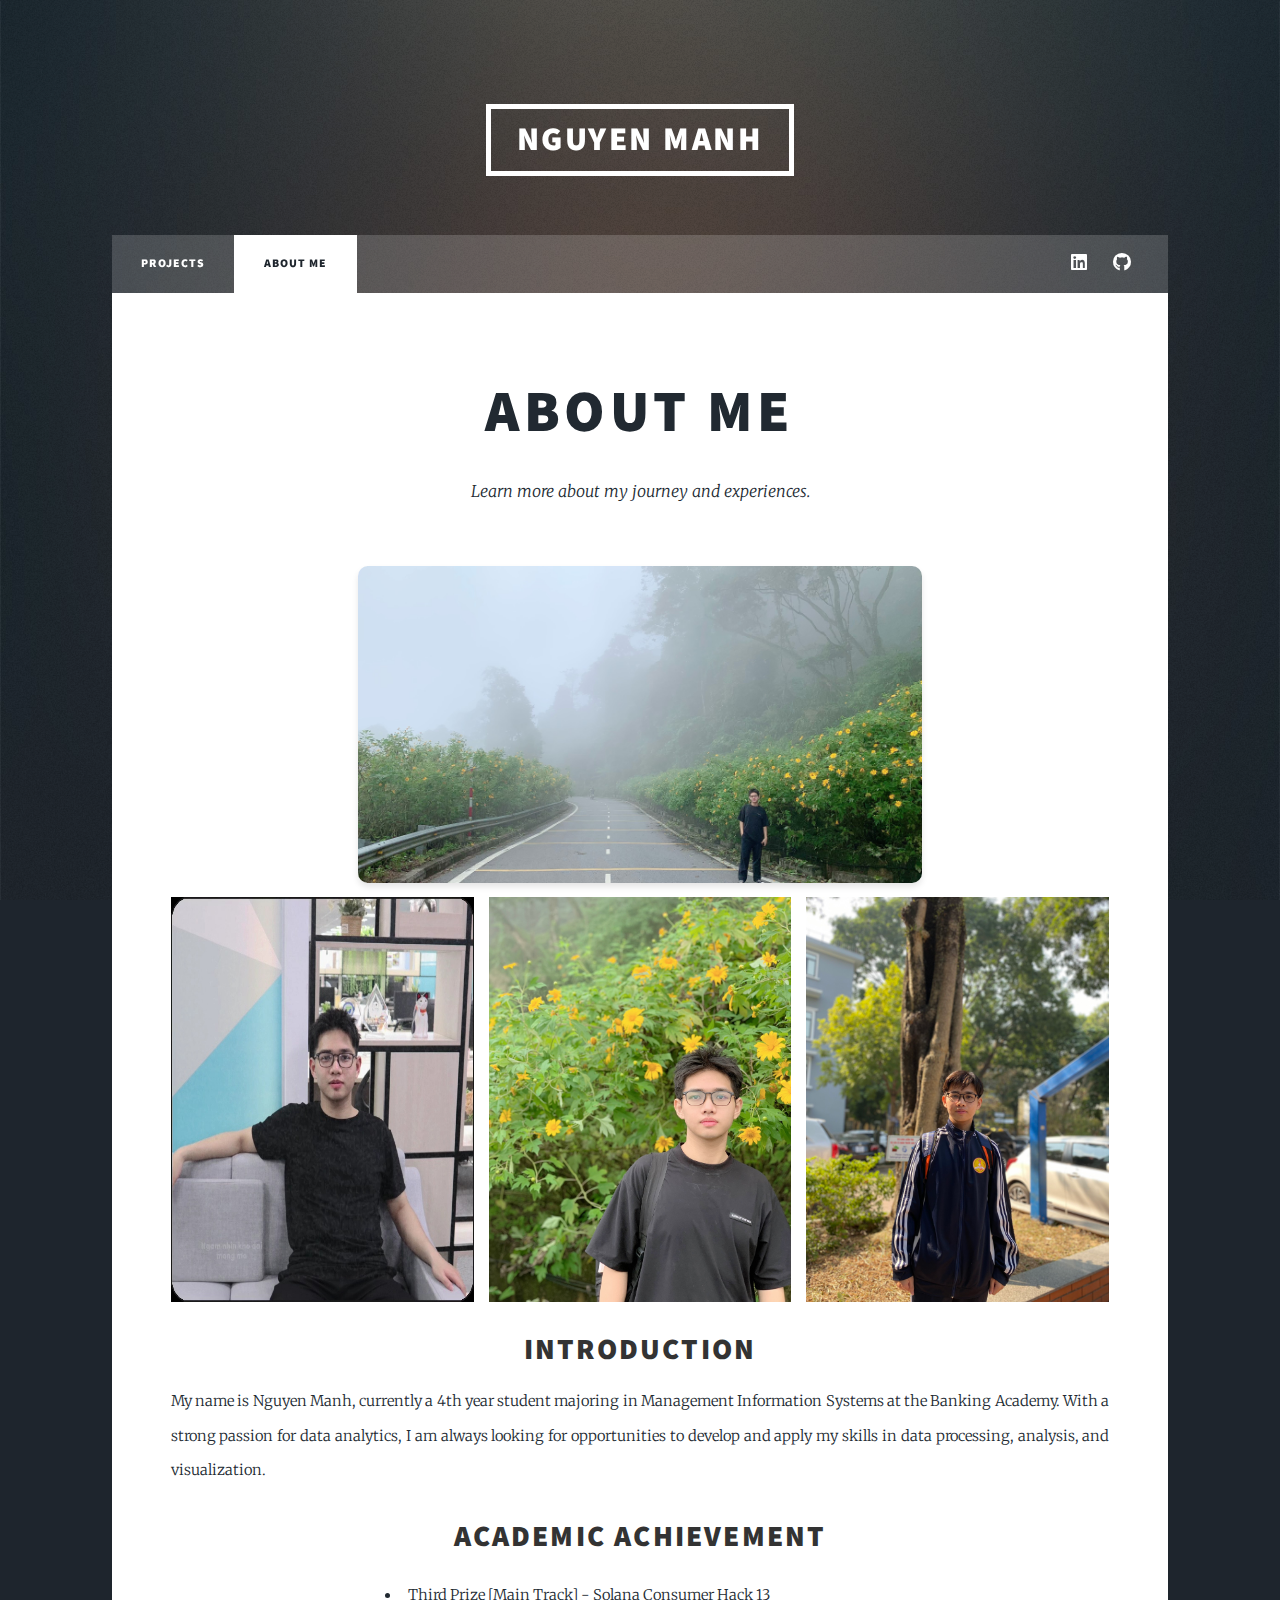
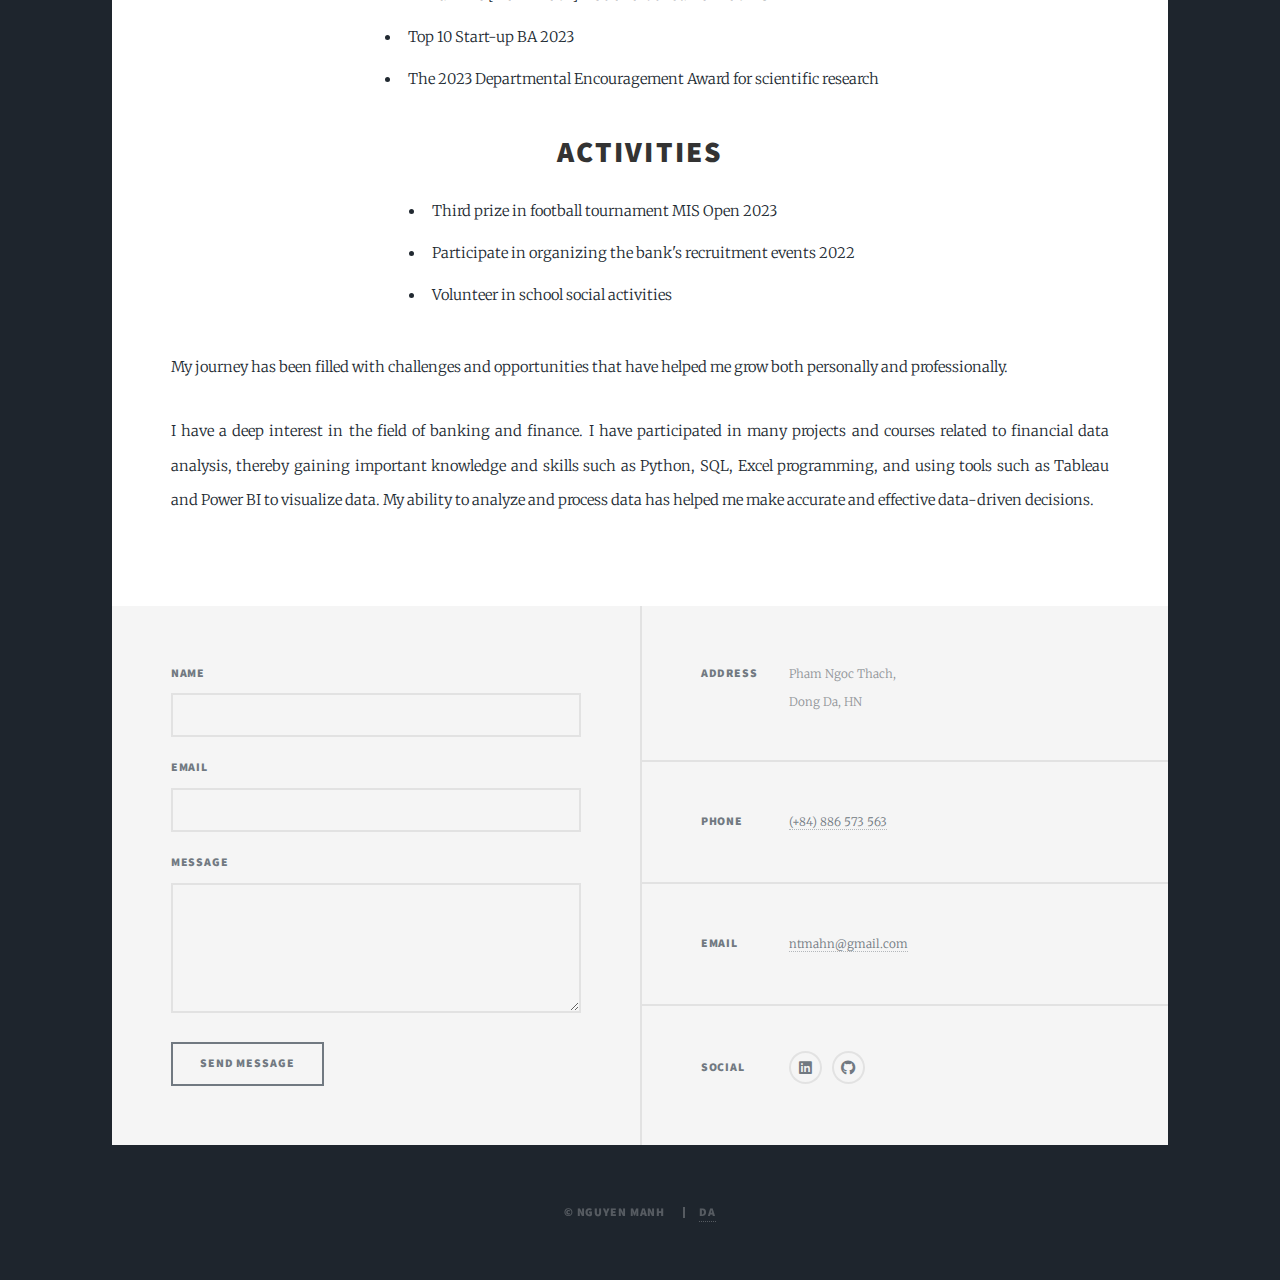
==== commit 13e9592c: "update portfolio" ====
--- a/generic.html
+++ b/generic.html
@@ -1,126 +1,159 @@
 <!DOCTYPE HTML>
-<!--
-	Massively by HTML5 UP
-	html5up.net | @ajlkn
-	Free for personal and commercial use under the CCA 3.0 license (html5up.net/license)
--->
 <html>
-	<head>
-		<title>Thông tin bản thân</title>
-		<meta charset="utf-8" />
-		<meta name="viewport" content="width=device-width, initial-scale=1, user-scalable=no" />
-		<link rel="stylesheet" href="assets/css/main.css" />
-		<noscript><link rel="stylesheet" href="assets/css/noscript.css" /></noscript>
-	</head>
-	<body class="is-preload">
+<head>
+    <title>Thông tin bản thân</title>
+    <meta charset="utf-8" />
+    <meta name="viewport" content="width=device-width, initial-scale=1, user-scalable=no" />
+    <link rel="stylesheet" href="assets/css/main.css" />
+    <noscript><link rel="stylesheet" href="assets/css/noscript.css" /></noscript>
+</head>
+<body class="is-preload">
 
-		<!-- Wrapper -->
-			<div id="wrapper">
+    <!-- Wrapper -->
+    <div id="wrapper">
 
-				<!-- Header -->
-					<header id="header">
-						<a href="index.html" class="logo">Nguyen Manh</a>
-					</header>
+        <!-- Header -->
+        <header id="header">
+            <a href="index.html" class="logo">Nguyen Manh</a>
+        </header>
 
-				<!-- Nav -->
-					<nav id="nav">
-						<ul class="links">
-							<li><a href="index.html">This is Massively</a></li>
-							<li class="active"><a href="generic.html">Generic Page</a></li>
-							<li><a href="elements.html">Elements Reference</a></li>
+        <!-- Nav -->
+        <nav id="nav">
+            <ul class="links">
+                <li><a href="index.html">Projects</a></li>
+                <li class="active"><a href="generic.html">About me</a></li>
+            </ul>
+            <ul class="icons">
+                <li><a href="https://www.linkedin.com/in/ntmahn/" class="icon brands fa-linkedin"><span class="label">LinkedIn</span></a></li>
+                <li><a href="https://github.com/ntmahn" class="icon brands fa-github"><span class="label">GitHub</span></a></li>
+            </ul>
+        </nav>
+
+        <!-- Main -->
+        <div id="main">
+
+            <!-- Post -->
+            <section class="post">
+                <header class="major">
+                    <h1>About Me</h1>
+                    <p>Learn more about my journey and experiences.</p>
+                </header>
+
+                <div class="about-images">
+                    <div class="image main"><img src="images/Face2.jpg" alt="About 1" /></div>
+                    <div class="image-row">
+                        <img src="images/Face.jpg" alt="About 1" class="image small" />
+                        <img src="images/Face3.jpg" alt="About 2" class="image small" />
+                        <img src="images/Face4.jpg" alt="About 3" class="image small" />
+                    </div>
+                </div>
+
+                <section id="introduction">
+                    <h2>Introduction</h2>
+                    <p>My name is Nguyen Manh, currently a 4th year student majoring 
+						in Management Information Systems at the Banking Academy. 
+						With a strong passion for data analytics, 
+						I am always looking for opportunities to develop 
+						and apply my skills in data processing, analysis, and visualization. 
+						</p>
+                </section>
+
+                <section id="academic-achievements">
+                    <h2>Academic Achievement</h2>
+                    <ul>
+                        <li>Third Prize [Main Track] - Solana Consumer Hack 13</li>
+                        <li>Top 10 Start-up BA 2023</li>
+                        <li>The 2023 Departmental Encouragement Award for scientific research</li>
+                    </ul>
+                </section>
+
+                <section id="extra-curricular-activities">
+                    <h2>Activities</h2>
+                    <ul>
+                        <li>Third prize in football tournament MIS Open 2023</li>
+                        <li>Participate in organizing the bank's recruitment events 2022</li>
+                        <li>Volunteer in school social activities</li>
+                    </ul>
+                </section>
+
+                <p>My journey has been filled with challenges and opportunities 
+					that have helped me grow both personally and professionally.
+				</p>
+                <p>I have a deep interest in the field of banking and finance. 
+					I have participated in many projects and courses related to financial data analysis, 
+					thereby gaining important knowledge and skills 
+					such as Python, SQL, Excel programming, 
+					and using tools such as Tableau and Power BI to visualize data. 
+					My ability to analyze and process data has helped me 
+					make accurate and effective data-driven decisions.</p>
+            </section>
+
+        </div>
+
+        <!-- Footer -->
+			<footer id="footer">
+				<section>
+					<form method="post" action="#">
+						<div class="fields">
+							<div class="field">
+								<label for="name">Name</label>
+								<input type="text" name="name" id="name" />
+							</div>
+							<div class="field">
+								<label for="email">Email</label>
+								<input type="text" name="email" id="email" />
+							</div>
+							<div class="field">
+								<label for="message">Message</label>
+								<textarea name="message" id="message" rows="3"></textarea>
+							</div>
+						</div>
+						<ul class="actions">
+							<li><input type="submit" value="Send Message" /></li>
 						</ul>
-						<ul class="icons">
-							<li><a href="#" class="icon brands fa-twitter"><span class="label">Twitter</span></a></li>
-							<li><a href="#" class="icon brands fa-facebook-f"><span class="label">Facebook</span></a></li>
-							<li><a href="#" class="icon brands fa-instagram"><span class="label">Instagram</span></a></li>
-							<li><a href="#" class="icon brands fa-github"><span class="label">GitHub</span></a></li>
+					</form>
+				</section>
+				<section class="split contact">
+					<section class="alt">
+						<h3>Address</h3>
+						<p>Pham Ngoc Thach,<br /> Dong Da, HN</p>
+					</section>
+					<section>
+						<h3>Phone</h3>
+						<p><a href="#">(+84) 886 573 563</a></p>
+					</section>
+					<section>
+						<h3>Email</h3>
+						<p><a href="#">ntmahn@gmail.com</a></p>
+					</section>
+					<section>
+						<h3>Social</h3>
+						<ul class="icons alt">
+							<li><a href="https://www.linkedin.com/in/ntmahn/" class="icon brands alt fa-linkedin"><span class="label">LinkedIn</span></a></li>
+							<li><a href="https://github.com/ntmahn" class="icon brands alt fa-github"><span class="label">GitHub</span></a></li>
 						</ul>
-					</nav>
+					</section>
+				</section>
+			</footer>
 
-				<!-- Main -->
-					<div id="main">
-
-						<!-- Post -->
-							<section class="post">
-								<header class="major">
-									<span class="date">April 25, 2017</span>
-									<h1>This is a<br />
-									Generic Page</h1>
-									<p>Aenean ornare velit lacus varius enim ullamcorper proin aliquam<br />
-									facilisis ante sed etiam magna interdum congue. Lorem ipsum dolor<br />
-									amet nullam sed etiam veroeros.</p>
-								</header>
-								<div class="image main"><img src="images/pic01.jpg" alt="" /></div>
-								<p>Donec eget ex magna. Interdum et malesuada fames ac ante ipsum primis in faucibus. Pellentesque venenatis dolor imperdiet dolor mattis sagittis. Praesent rutrum sem diam, vitae egestas enim auctor sit amet. Pellentesque leo mauris, consectetur id ipsum sit amet, fergiat. Pellentesque in mi eu massa lacinia malesuada et a elit. Donec urna ex, lacinia in purus ac, pretium pulvinar mauris. Nunc lorem mauris, fringilla in aliquam at, euismod in lectus. Pellentesque habitant morbi tristique senectus et netus et malesuada fames ac turpis egestas. Curabitur sapien risus, commodo eget turpis at, elementum convallis enim turpis, lorem ipsum dolor sit amet nullam.</p>
-								<p>Lorem ipsum dolor sit amet, consectetur adipiscing elit. Duis dapibus rutrum facilisis. Class aptent taciti sociosqu ad litora torquent per conubia nostra, per inceptos himenaeos. Etiam tristique libero eu nibh porttitor fermentum. Nullam venenatis erat id vehicula viverra. Nunc ultrices eros ut ultricies condimentum. Mauris risus lacus, blandit sit amet venenatis non, bibendum vitae dolor. Nunc lorem mauris, fringilla in aliquam at, euismod in lectus. Pellentesque habitant morbi tristique senectus et netus et malesuada fames ac turpis egestas. In non lorem sit amet elit placerat maximus. Pellentesque aliquam maximus risus. Donec eget ex magna. Interdum et malesuada fames ac ante ipsum primis in faucibus. Pellentesque venenatis dolor imperdiet dolor mattis sagittis. Praesent rutrum sem diam, vitae egestas enim auctor sit amet. Pellentesque leo mauris, consectetur id ipsum.</p>
-							</section>
-
-					</div>
-
-				<!-- Footer -->
-					<footer id="footer">
-						<section>
-							<form method="post" action="#">
-								<div class="fields">
-									<div class="field">
-										<label for="name">Name</label>
-										<input type="text" name="name" id="name" />
-									</div>
-									<div class="field">
-										<label for="email">Email</label>
-										<input type="text" name="email" id="email" />
-									</div>
-									<div class="field">
-										<label for="message">Message</label>
-										<textarea name="message" id="message" rows="3"></textarea>
-									</div>
-								</div>
-								<ul class="actions">
-									<li><input type="submit" value="Send Message" /></li>
-								</ul>
-							</form>
-						</section>
-						<section class="split contact">
-							<section class="alt">
-								<h3>Address</h3>
-								<p>1234 Somewhere Road #87257<br />
-								Nashville, TN 00000-0000</p>
-							</section>
-							<section>
-								<h3>Phone</h3>
-								<p><a href="#">(000) 000-0000</a></p>
-							</section>
-							<section>
-								<h3>Email</h3>
-								<p><a href="#">info@untitled.tld</a></p>
-							</section>
-							<section>
-								<h3>Social</h3>
-								<ul class="icons alt">
-									<li><a href="#" class="icon brands alt fa-twitter"><span class="label">Twitter</span></a></li>
-									<li><a href="#" class="icon brands alt fa-facebook-f"><span class="label">Facebook</span></a></li>
-									<li><a href="#" class="icon brands alt fa-instagram"><span class="label">Instagram</span></a></li>
-									<li><a href="#" class="icon brands alt fa-github"><span class="label">GitHub</span></a></li>
-								</ul>
-							</section>
-						</section>
-					</footer>
-
-				<!-- Copyright -->
-					<div id="copyright">
-						<ul><li>&copy; Untitled</li><li>Design: <a href="https://html5up.net">HTML5 UP</a></li></ul>
-					</div>
-
+			<!-- Copyright -->
+			<div id="copyright">
+				<ul>
+					<li>&copy; Nguyen Manh</li>
+					<li><a href="#">DA</a></li>
+				</ul>
 			</div>
+		</div>
 
 		<!-- Scripts -->
-			<script src="assets/js/jquery.min.js"></script>
-			<script src="assets/js/jquery.scrollex.min.js"></script>
-			<script src="assets/js/jquery.scrolly.min.js"></script>
-			<script src="assets/js/browser.min.js"></script>
-			<script src="assets/js/breakpoints.min.js"></script>
-			<script src="assets/js/util.js"></script>
-			<script src="assets/js/main.js"></script>
+		<script src="assets/js/jquery.min.js"></script>
+		<script src="assets/js/jquery.scrollex.min.js"></script>
+		<script src="assets/js/jquery.scrolly.min.js"></script>
+		<script src="assets/js/browser.min.js"></script>
+		<script src="assets/js/breakpoints.min.js"></script>
+		<script src="assets/js/util.js"></script>
+		<script src="assets/js/main.js"></script>
 
+		
 	</body>
-</html>+</html>
--- a/assets/css/main.css
+++ b/assets/css/main.css
@@ -1,10 +1,10 @@
 @import url(fontawesome-all.min.css);
 @import url("https://fonts.googleapis.com/css?family=Merriweather:300,700,300italic,700italic|Source+Sans+Pro:900");
 
-/*
-	Massively by HTML5 UP
-	html5up.net | @ajlkn
-	Free for personal and commercial use under the CCA 3.0 license (html5up.net/license)
+/*
+	Massively by HTML5 UP
+	html5up.net | @ajlkn
+	Free for personal and commercial use under the CCA 3.0 license (html5up.net/license)
 */
 
 html, body, div, span, applet, object,
@@ -4686,4 +4686,101 @@
 			visibility: visible;
 		}
 
-	}+	}
+
+
+
+
+
+	/* Add this to your main.css */
+
+/* Categories */
+.categories {
+    margin: 2em 0;
+    text-align: center;
+  }
+  
+  .categories ul {
+    list-style: none;
+    padding: 0;
+    margin: 0;
+    display: inline-block;
+  }
+  
+  .categories ul li {
+    display: inline;
+    margin: 0 10px;
+  }
+  
+  .categories ul li a {
+    text-decoration: none;
+    color: #2c3e50;
+    padding: 10px 15px;
+    border-radius: 5px;
+    transition: background-color 0.3s ease, color 0.3s ease;
+  }
+  
+  .categories ul li a:hover, 
+  .categories ul li a.active {
+    background-color: #3498db;
+    color: white;
+  }
+  
+
+
+ /* Add this to your main.css */
+
+/* About Me Images */
+.about-images {
+	text-align: center;
+	margin: 2em 0;
+  }
+  
+  .about-images .image.main {
+	width: 60%;
+	margin: 0 auto 1em auto;
+  }
+  
+  .about-images .image-row {
+	display: flex;
+	justify-content: center;
+	gap: 15px;
+  }
+  
+  .about-images .image.small {
+	flex: 1;
+	max-width: calc(33.333% - 10px);
+  }
+  
+  .about-images .image img {
+	width: 100%;
+	border-radius: 10px;
+	box-shadow: 0 4px 6px rgba(0, 0, 0, 0.1);
+  }
+  
+
+  
+  /* Section Titles */
+  #introduction, #academic-achievements, #extra-curricular-activities {
+	margin: 2em 0;
+	text-align: center;
+  }
+  
+  #introduction h2, #academic-achievements h2, #extra-curricular-activities h2 {
+	font-size: 2em;
+	margin-bottom: 0.5em;
+	color: #333;
+  }
+  
+  #academic-achievements ul, #extra-curricular-activities ul {
+	list-style-type: disc;
+	padding-left: 0;
+	text-align: left;
+	display: inline-block;
+	margin: 0 auto;
+  }
+  
+  #academic-achievements ul li, #extra-curricular-activities ul li {
+	margin: 0.5em 0;
+  }
+  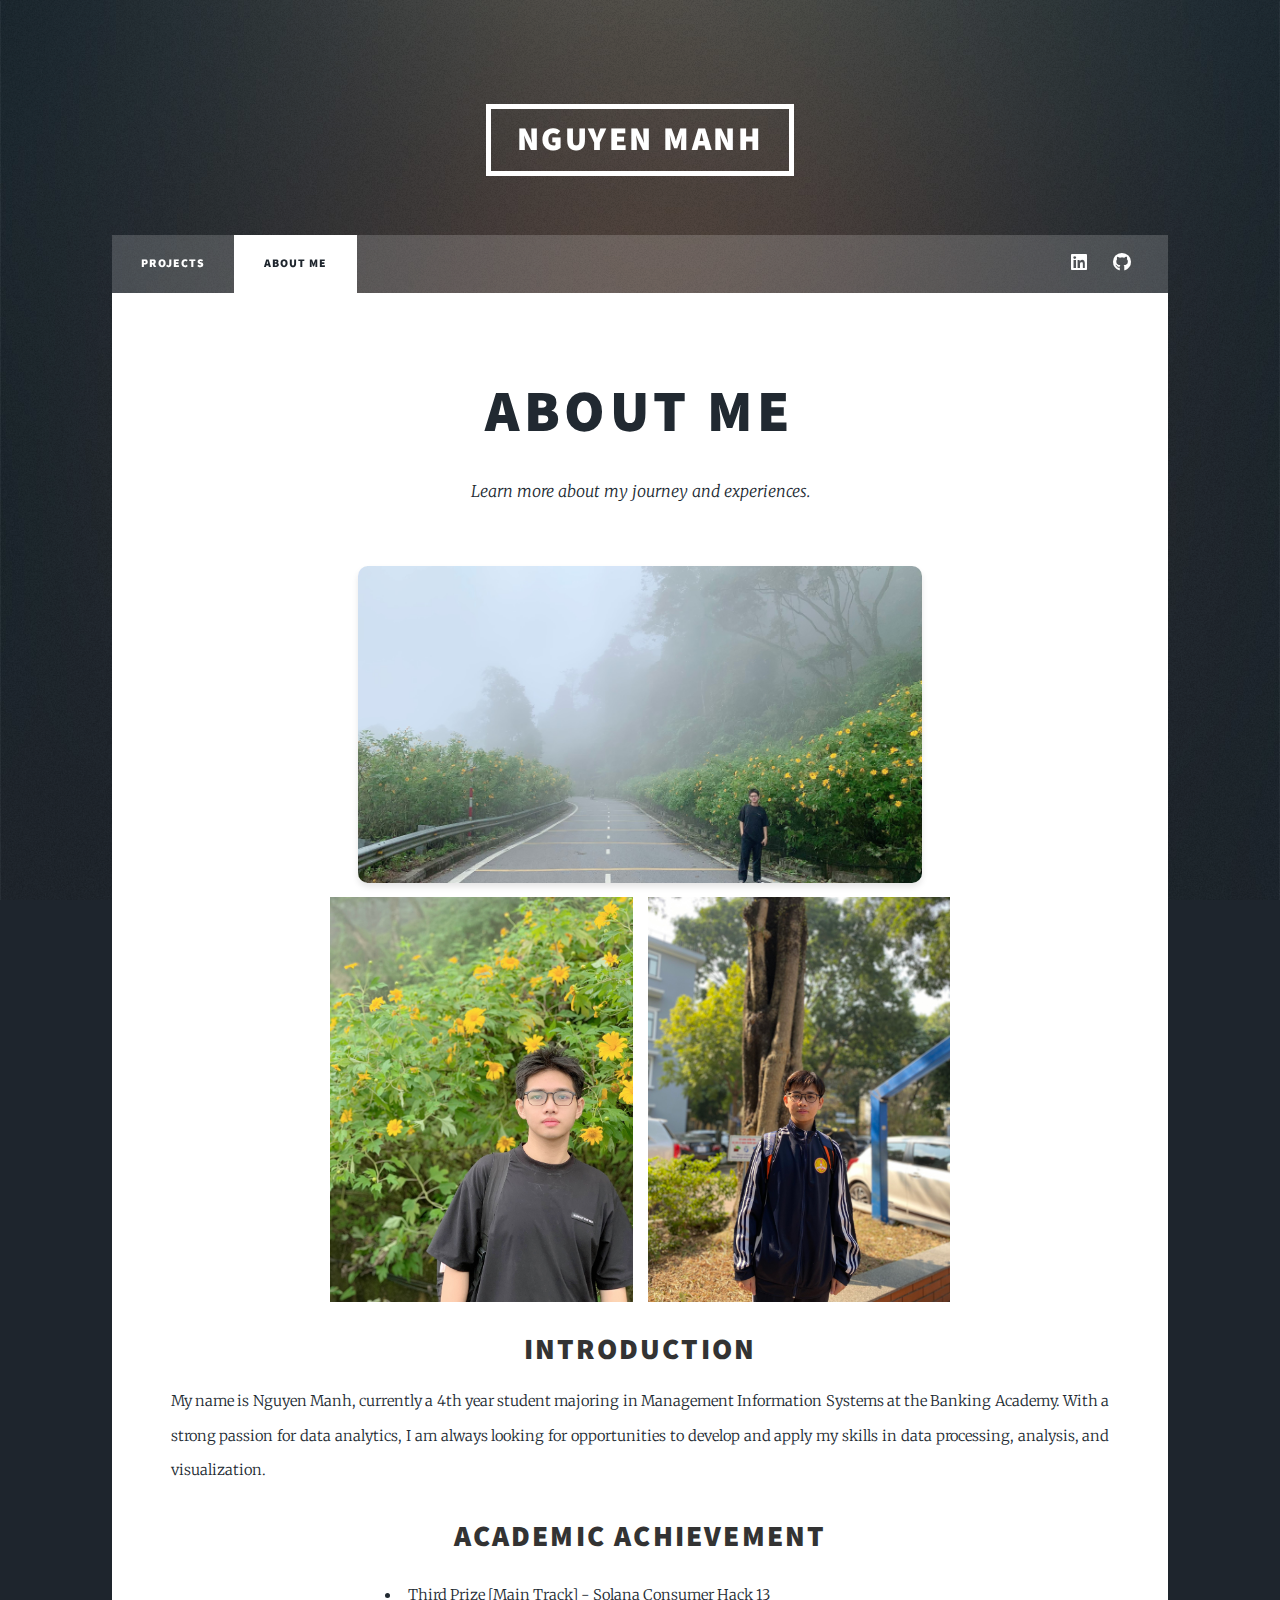
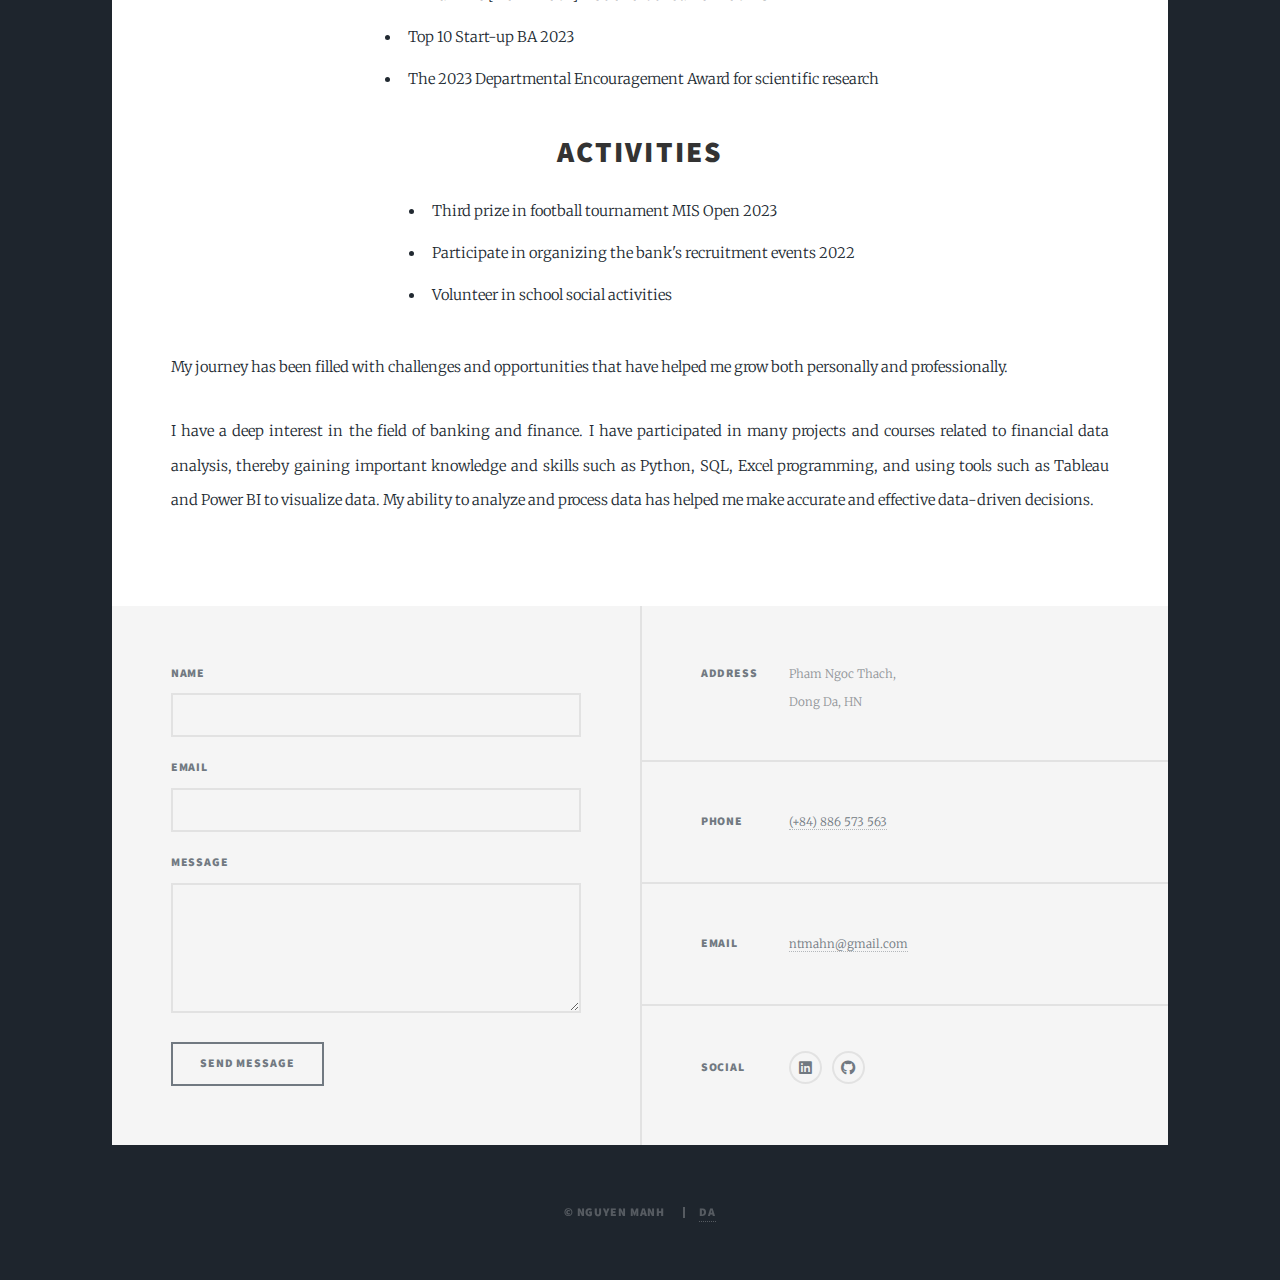
==== commit 08f5fd3a: "sua lai" ====
--- a/generic.html
+++ b/generic.html
@@ -42,7 +42,7 @@
                 <div class="about-images">
                     <div class="image main"><img src="images/Face2.jpg" alt="About 1" /></div>
                     <div class="image-row">
-                        <img src="images/Face.jpg" alt="About 1" class="image small" />
+                        <!-- <img src="images/Face.jpg" alt="About 1" class="image small" /> -->
                         <img src="images/Face3.jpg" alt="About 2" class="image small" />
                         <img src="images/Face4.jpg" alt="About 3" class="image small" />
                     </div>
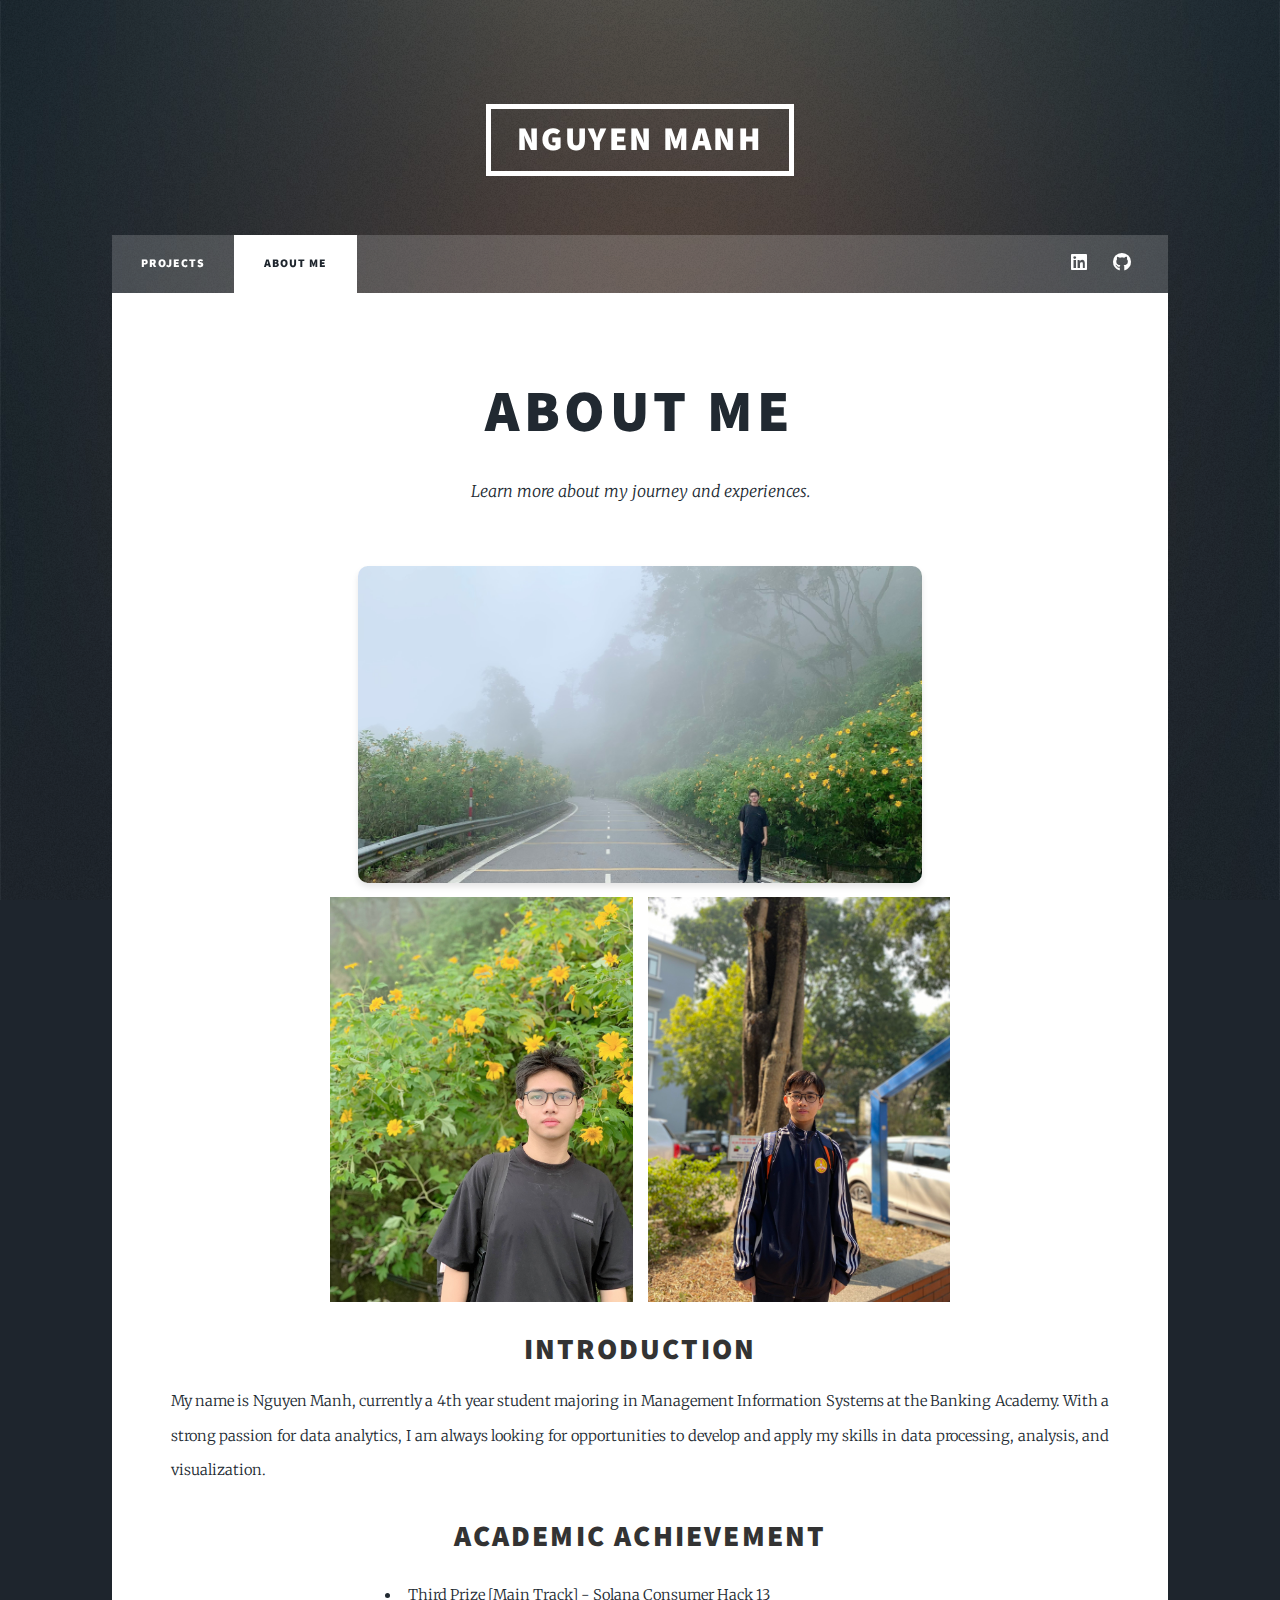
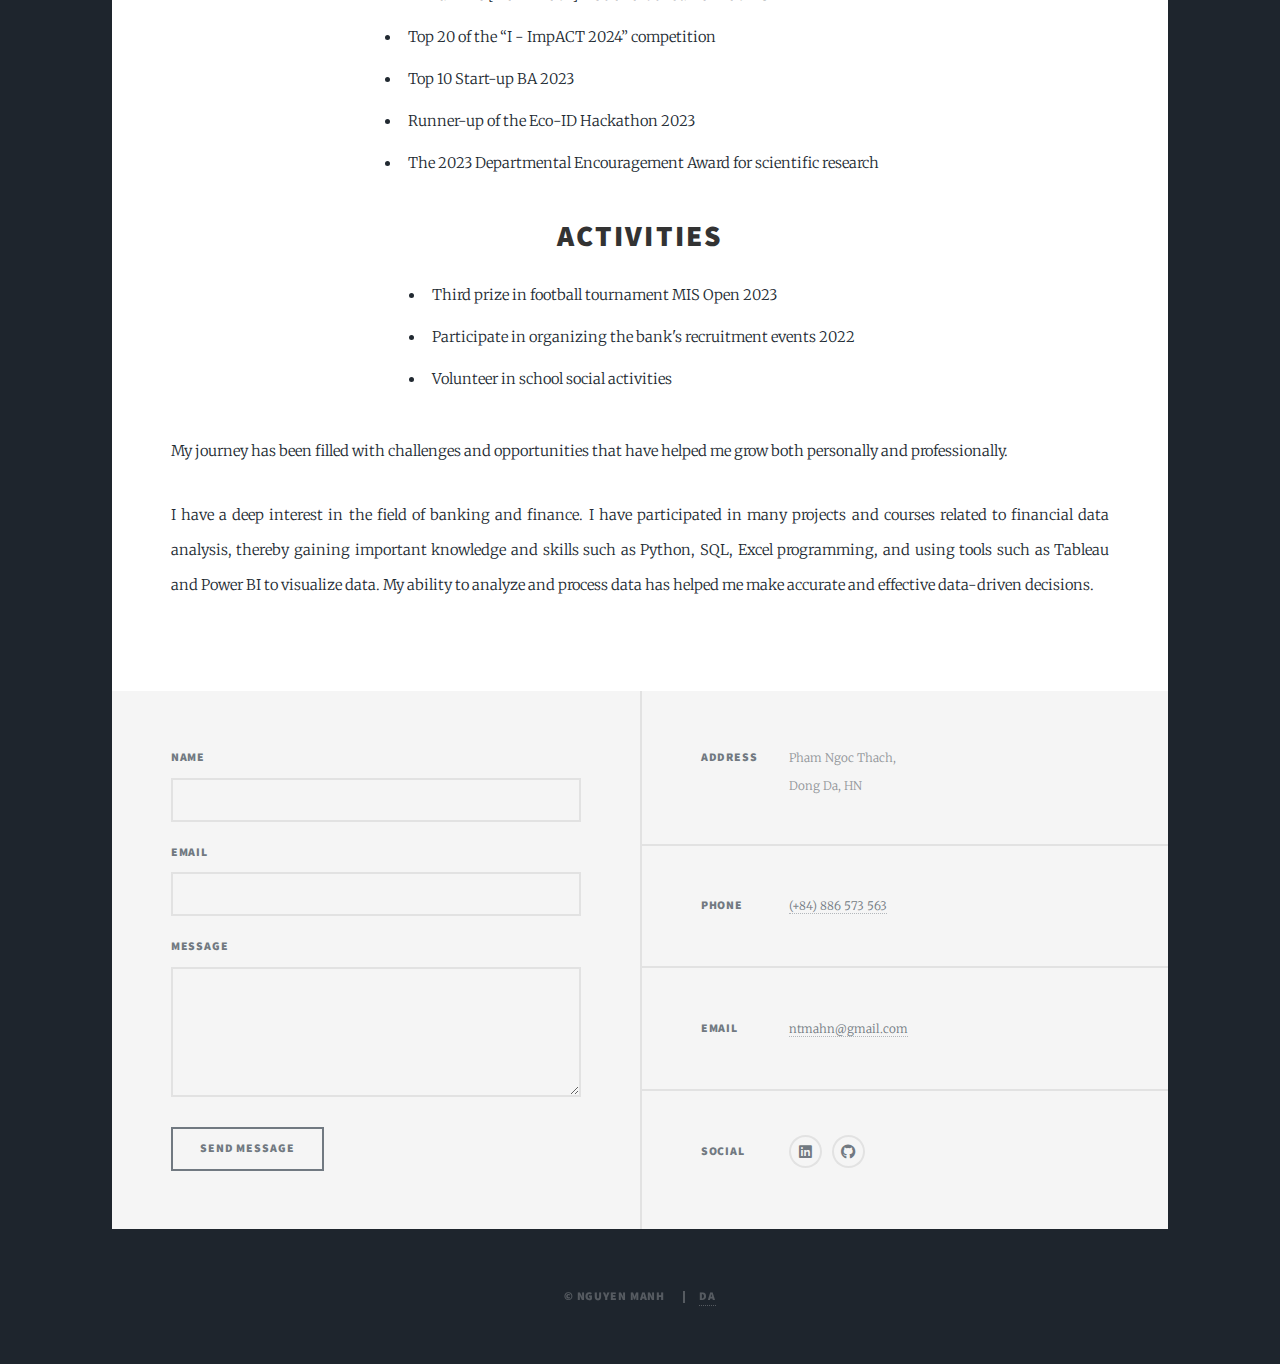
==== commit 30c51fcc: "update" ====
--- a/generic.html
+++ b/generic.html
@@ -62,7 +62,9 @@
                     <h2>Academic Achievement</h2>
                     <ul>
                         <li>Third Prize [Main Track] - Solana Consumer Hack 13</li>
-                        <li>Top 10 Start-up BA 2023</li>
+                        <li>Top 20 of the “I - ImpACT 2024” competition</li>
+						<li>Top 10 Start-up BA 2023</li>
+						<li>Runner-up of the Eco-ID Hackathon 2023</li>
                         <li>The 2023 Departmental Encouragement Award for scientific research</li>
                     </ul>
                 </section>
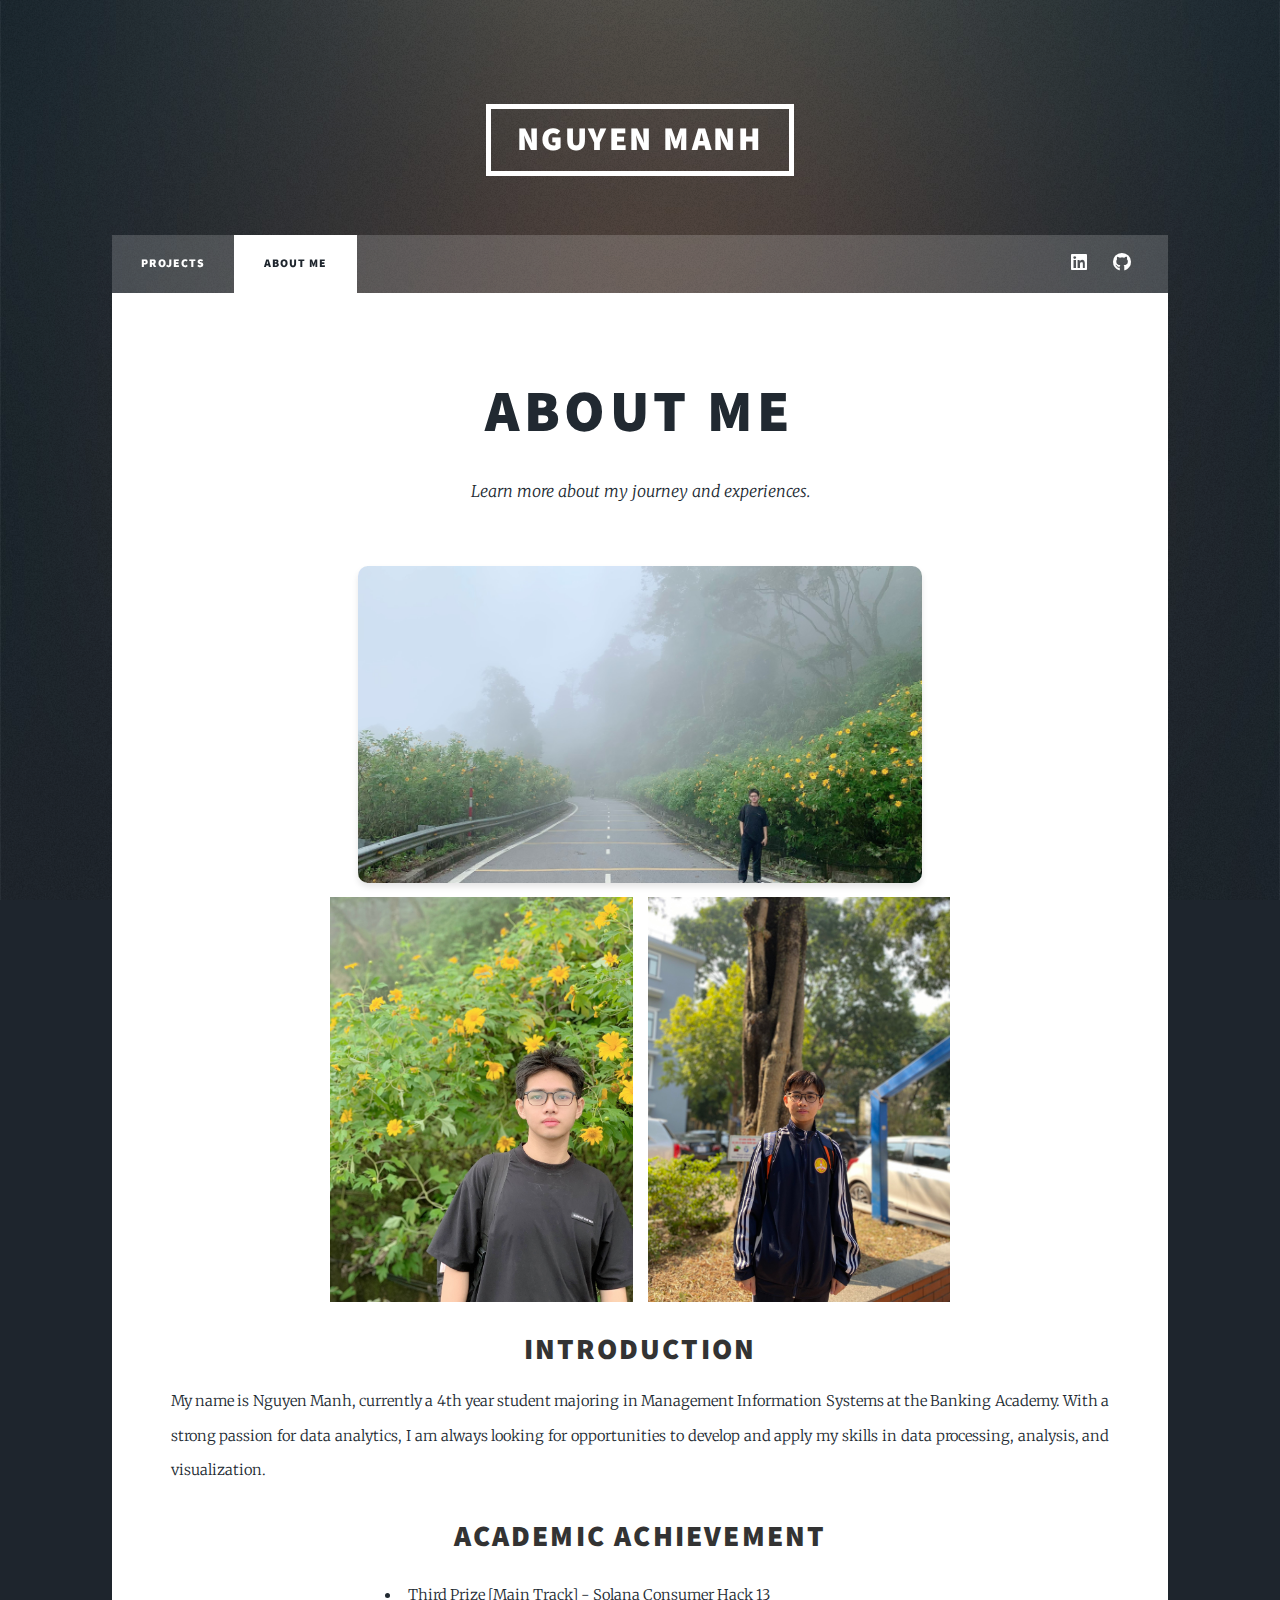
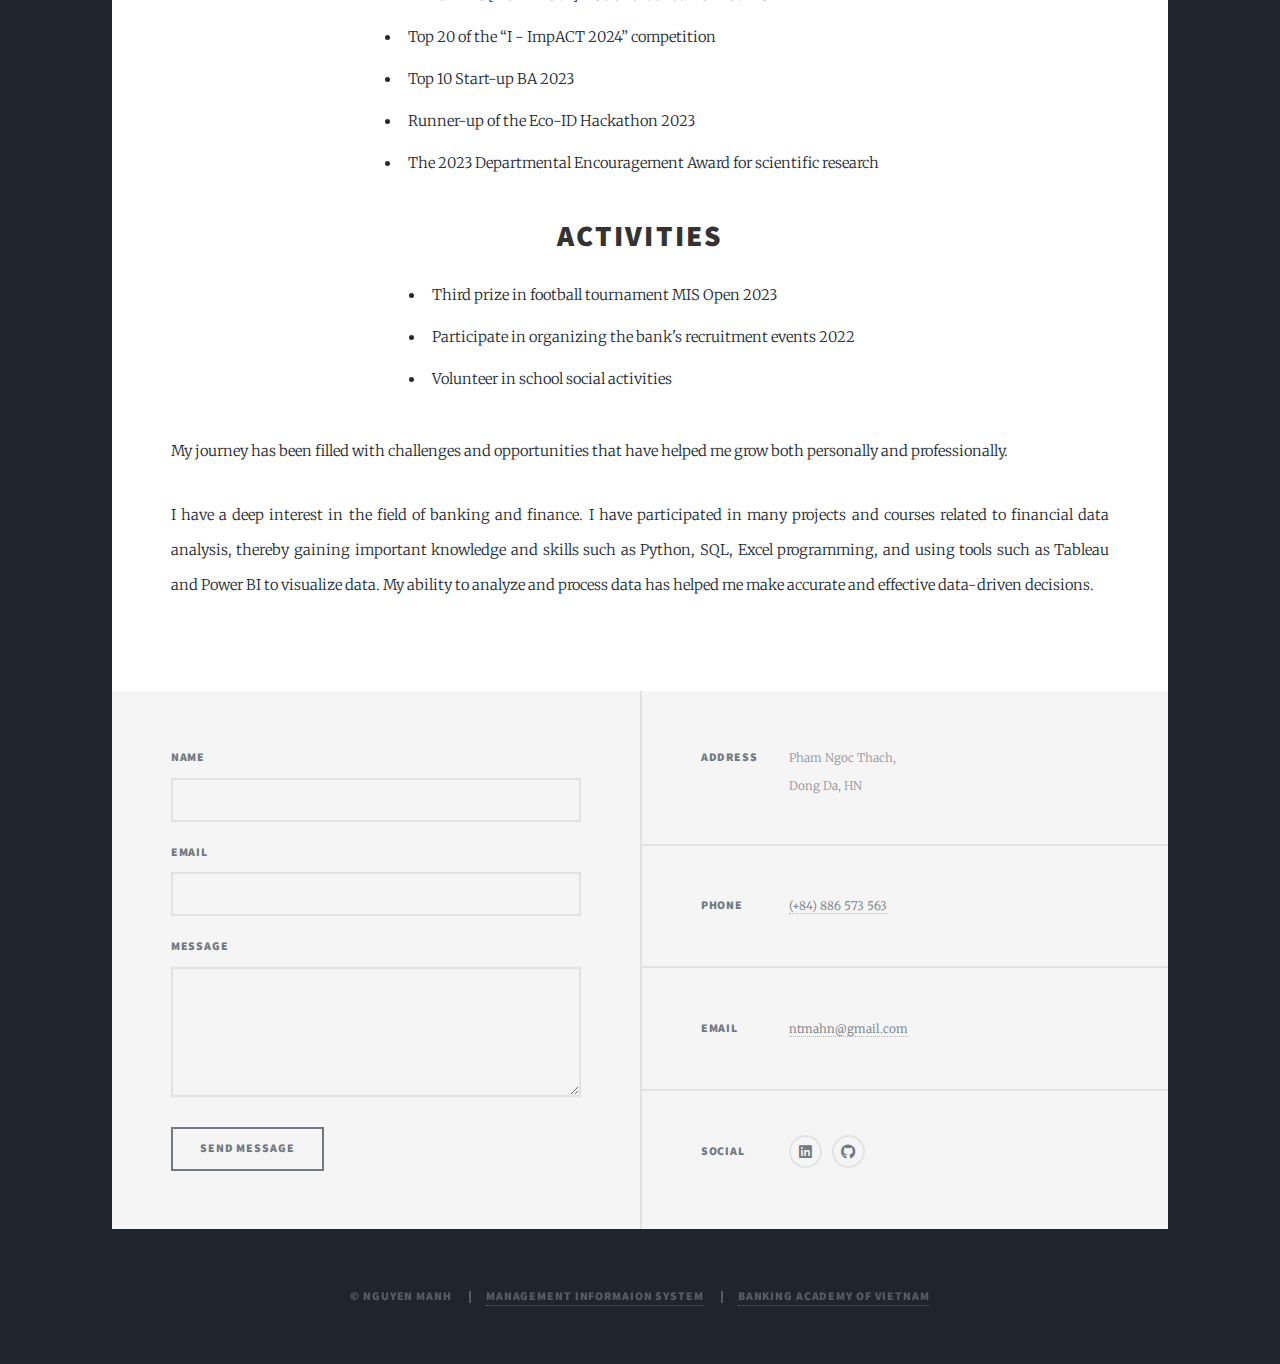
==== commit 5672e5da: "Update generic.html" ====
--- a/generic.html
+++ b/generic.html
@@ -142,7 +142,8 @@
 			<div id="copyright">
 				<ul>
 					<li>&copy; Nguyen Manh</li>
-					<li><a href="#">DA</a></li>
+					<li><a href="#">Management Informaion System</a></li>
+					<li><a href="#">Banking Academy of Vietnam</a></li>
 				</ul>
 			</div>
 		</div>
